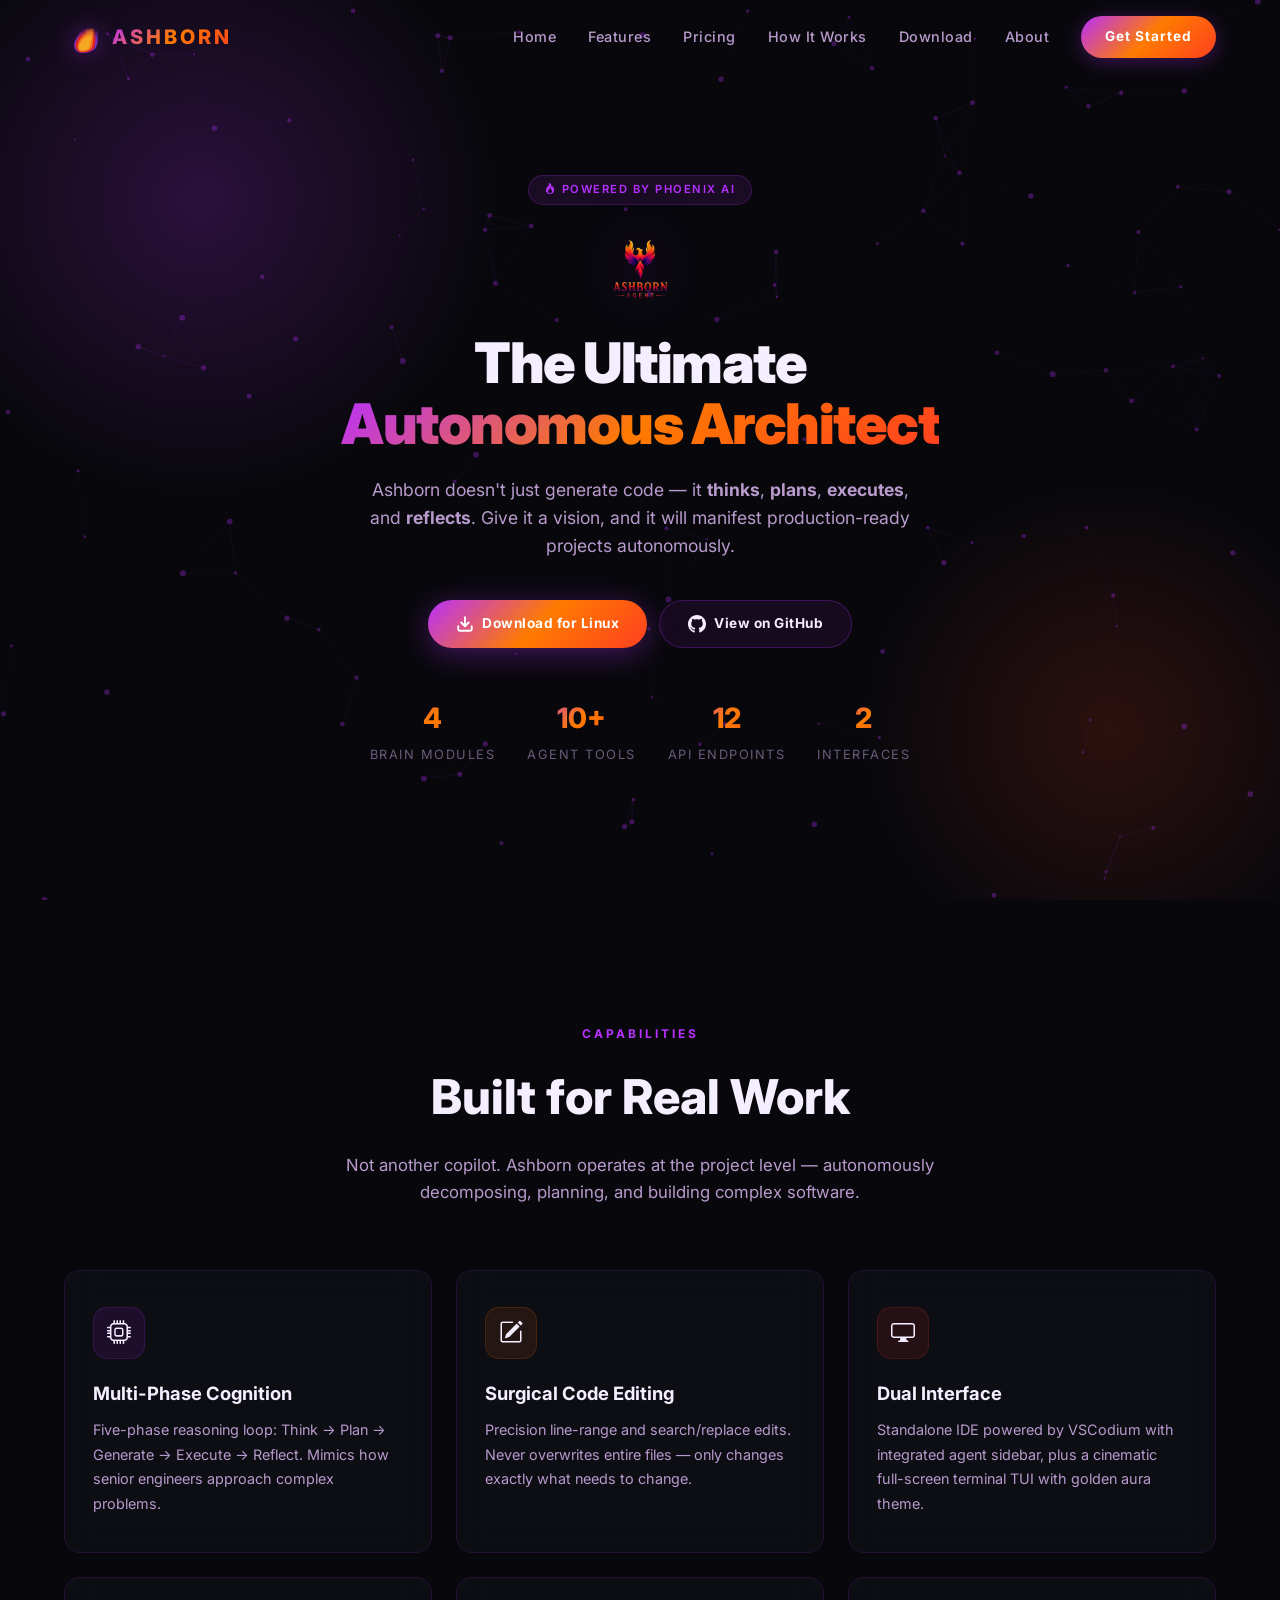
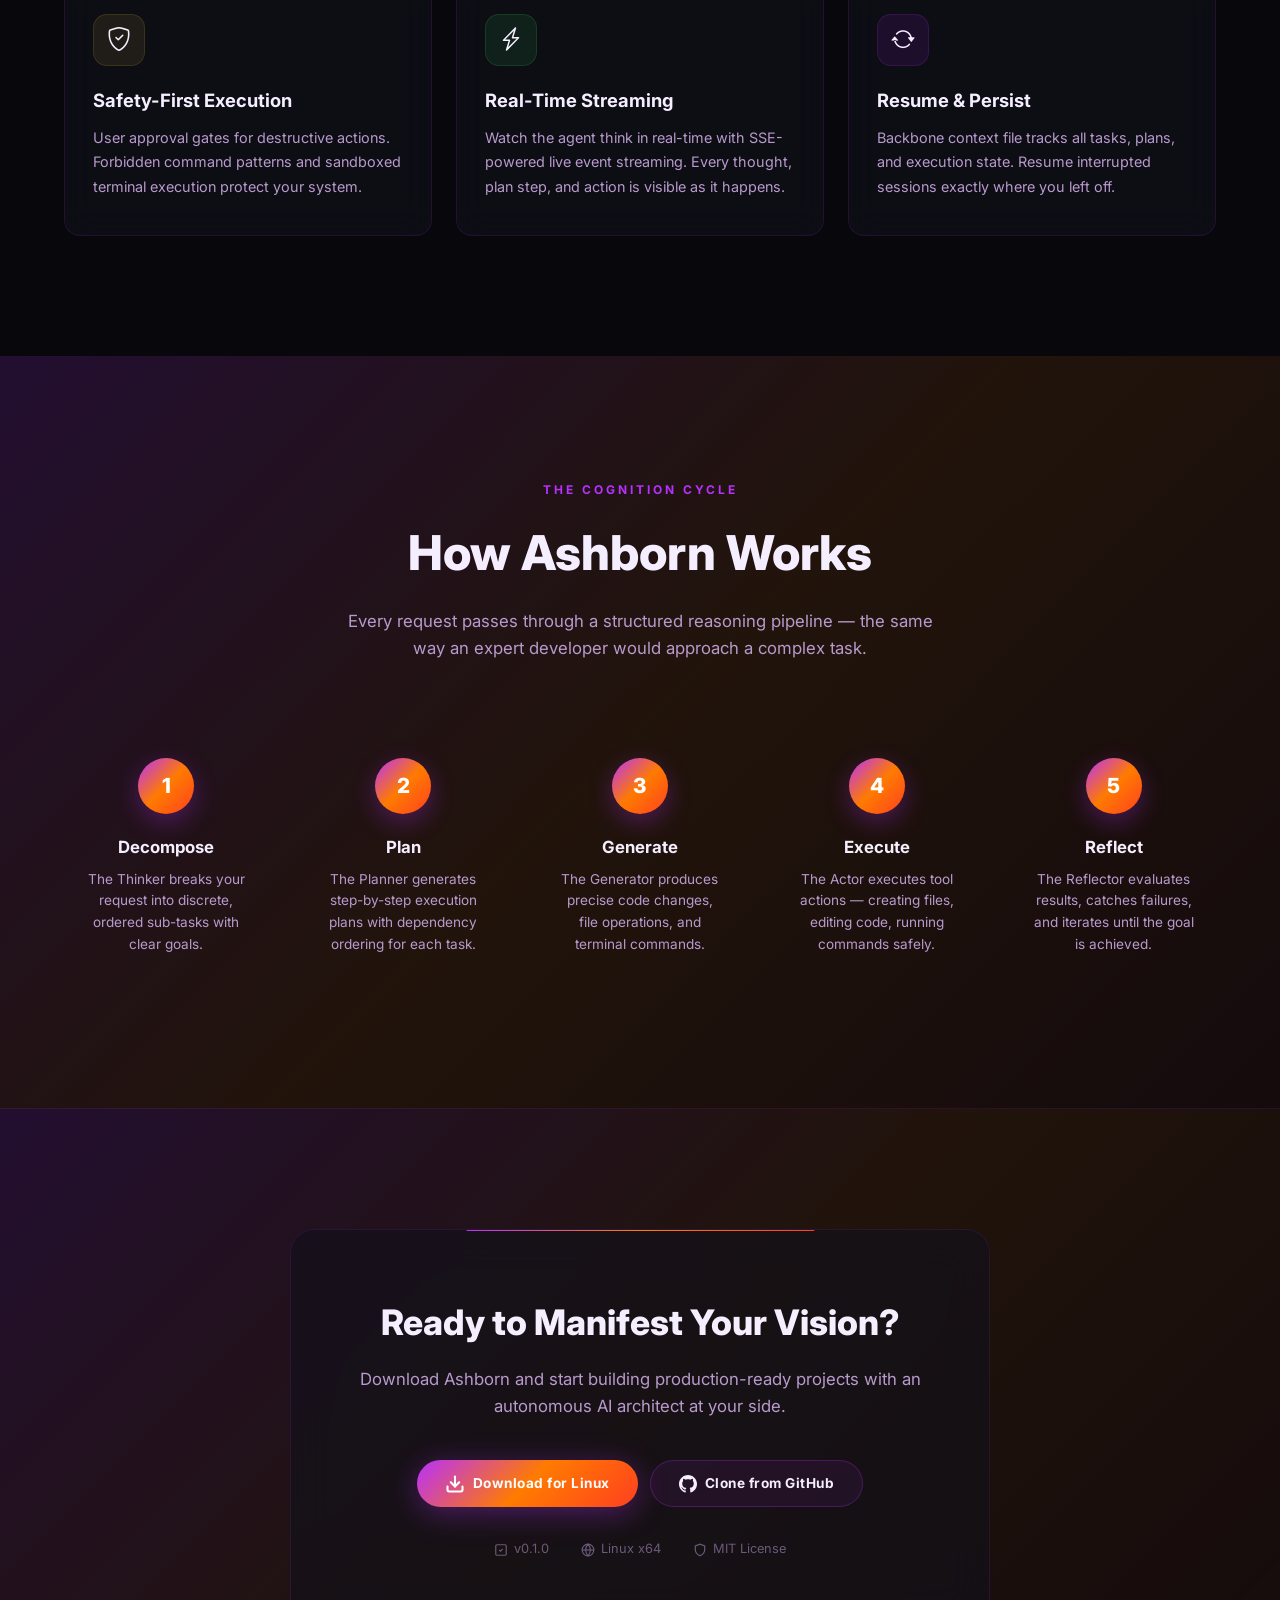
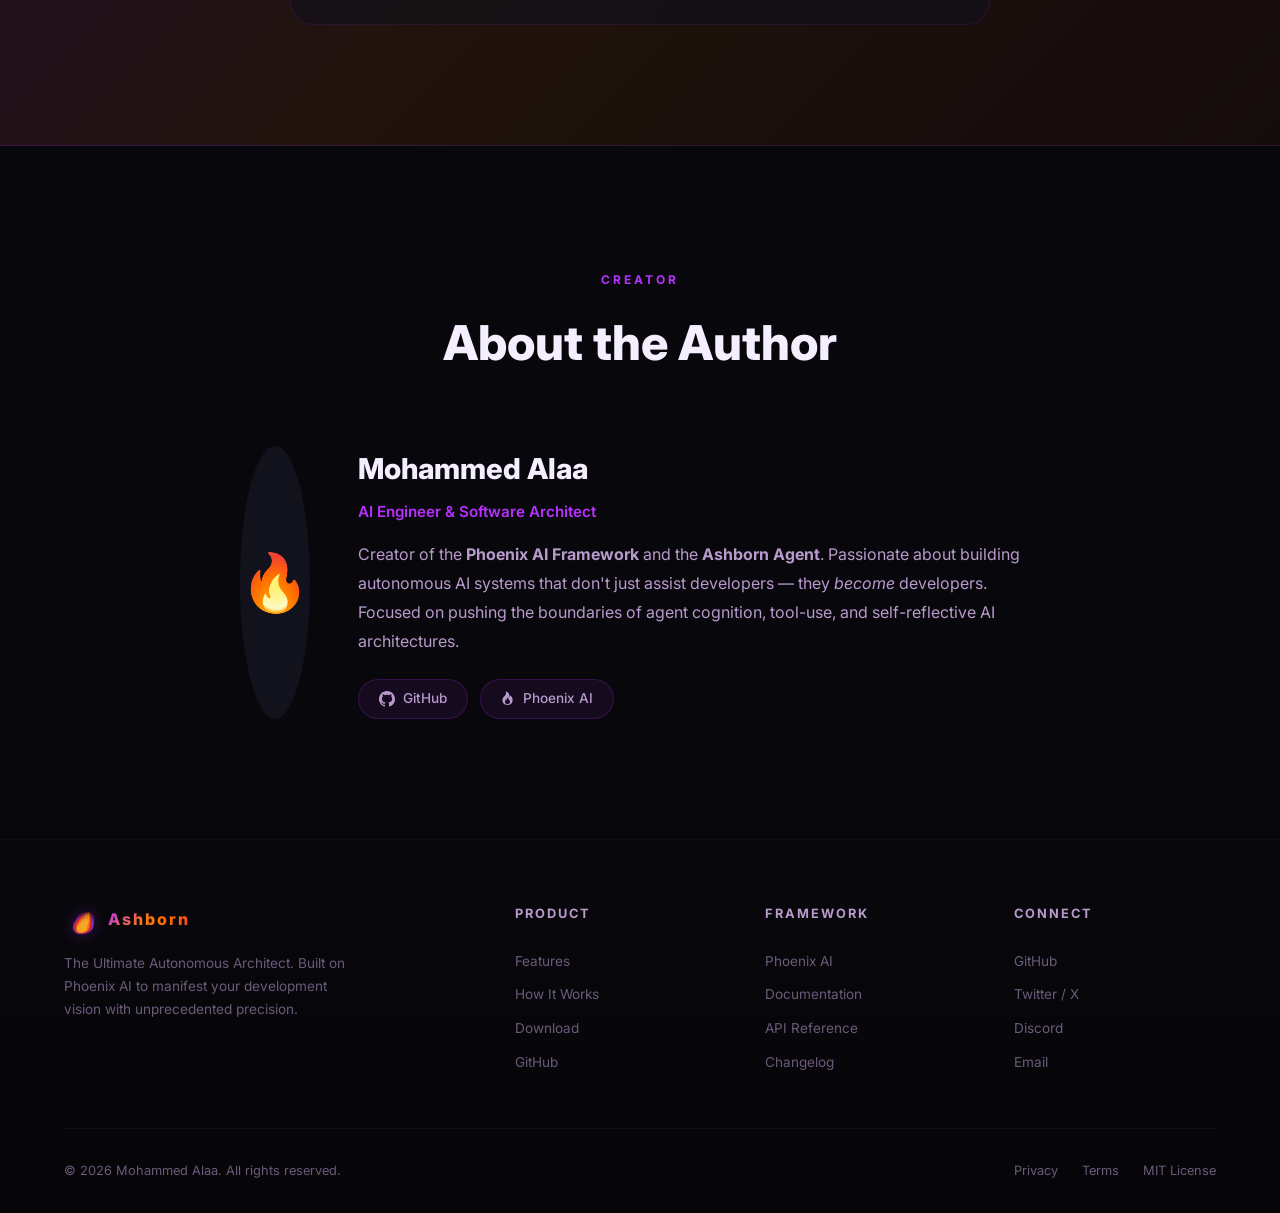
==== static/index.html @ 1c9949c9 "Updated hero logo image in static/index.html" ====
<!DOCTYPE html>
<html lang="en">
<head>
  <meta charset="UTF-8">
  <meta name="viewport" content="width=device-width, initial-scale=1.0">
  <title>Ashborn Agent — The Ultimate Autonomous Architect</title>
  <meta name="description" content="Ashborn is a fully autonomous AI development agent that thinks, plans, executes, and reflects. Built on the Phoenix AI Framework.">
  <link rel="stylesheet" href="/static/style.css">
  <link rel="stylesheet" href="https://cdn.jsdelivr.net/npm/bootstrap-icons@1.11.3/font/bootstrap-icons.min.css">
  <link rel="icon" href="/static/fire_emoji_svg.svg" type="image/svg+xml">
</head>
<body>

  <!-- ═══════════════════════════════════════════════════════════════════════
       HEADER
       ═══════════════════════════════════════════════════════════════════════ -->
  <header class="header" id="header">
    <div class="container">
      <a href="#" class="header-brand">
        <img src="/static/fire_emoji_svg.svg" alt="Ashborn">
        <span>Ashborn</span>
      </a>

      <nav class="nav-links" id="nav-links">
        <a href="/">Home</a>
        <a href="#features">Features</a>
        <a href="/pricing">Pricing</a>
        <a href="#how-it-works">How It Works</a>
        <a href="#download">Download</a>
        <a href="#about">About</a>
        <a href="#download" class="nav-cta">Get Started</a>
      </nav>

      <button class="nav-toggle" id="nav-toggle" aria-label="Menu">
        <span></span>
        <span></span>
        <span></span>
      </button>
    </div>
  </header>


  <!-- ═══════════════════════════════════════════════════════════════════════
       HERO
       ═══════════════════════════════════════════════════════════════════════ -->
  <section class="hero" id="hero">
    <canvas id="hero-canvas"></canvas>
    <div class="hero-content">
      <div class="hero-badge"><i class="bi bi-fire"></i> Powered by Phoenix AI</div>

      <img src="/static/ashborn-nobg.png" alt="Ashborn Agent" class="hero-logo">

      <h1>
        The Ultimate<br>
        <span class="gradient-text">Autonomous Architect</span>
      </h1>

      <p class="hero-subtitle">
        Ashborn doesn't just generate code — it <strong>thinks</strong>, <strong>plans</strong>,
        <strong>executes</strong>, and <strong>reflects</strong>. Give it a vision, and it will
        manifest production-ready projects autonomously.
      </p>

      <div class="hero-actions">
        <a href="#download" class="btn btn-primary">
          <svg width="18" height="18" viewBox="0 0 24 24" fill="none" stroke="currentColor" stroke-width="2.5" stroke-linecap="round" stroke-linejoin="round"><path d="M21 15v4a2 2 0 0 1-2 2H5a2 2 0 0 1-2-2v-4"/><polyline points="7 10 12 15 17 10"/><line x1="12" y1="15" x2="12" y2="3"/></svg>
          Download for Linux
        </a>
        <a href="https://github.com/blackeagle686/ashborn-agent" target="_blank" class="btn btn-secondary">
          <svg width="18" height="18" viewBox="0 0 24 24" fill="currentColor"><path d="M12 0c-6.626 0-12 5.373-12 12 0 5.302 3.438 9.8 8.207 11.387.599.111.793-.261.793-.577v-2.234c-3.338.726-4.033-1.416-4.033-1.416-.546-1.387-1.333-1.756-1.333-1.756-1.089-.745.083-.729.083-.729 1.205.084 1.839 1.237 1.839 1.237 1.07 1.834 2.807 1.304 3.492.997.107-.775.418-1.305.762-1.604-2.665-.305-5.467-1.334-5.467-5.931 0-1.311.469-2.381 1.236-3.221-.124-.303-.535-1.524.117-3.176 0 0 1.008-.322 3.301 1.23.957-.266 1.983-.399 3.003-.404 1.02.005 2.047.138 3.006.404 2.291-1.552 3.297-1.23 3.297-1.23.653 1.653.242 2.874.118 3.176.77.84 1.235 1.911 1.235 3.221 0 4.609-2.807 5.624-5.479 5.921.43.372.823 1.102.823 2.222v3.293c0 .319.192.694.801.576 4.765-1.589 8.199-6.086 8.199-11.386 0-6.627-5.373-12-12-12z"/></svg>
          View on GitHub
        </a>
      </div>

      <div class="hero-stats">
        <div class="stat">
          <div class="stat-value">4</div>
          <div class="stat-label">Brain Modules</div>
        </div>
        <div class="stat">
          <div class="stat-value">10+</div>
          <div class="stat-label">Agent Tools</div>
        </div>
        <div class="stat">
          <div class="stat-value">12</div>
          <div class="stat-label">API Endpoints</div>
        </div>
        <div class="stat">
          <div class="stat-value">2</div>
          <div class="stat-label">Interfaces</div>
        </div>
      </div>
    </div>
  </section>


  <!-- ═══════════════════════════════════════════════════════════════════════
       FEATURES
       ═══════════════════════════════════════════════════════════════════════ -->
  <section class="section" id="features">
    <div class="container">
      <div class="section-header reveal">
        <div class="section-label">Capabilities</div>
        <h2 class="section-title">Built for Real Work</h2>
        <p class="section-desc">
          Not another copilot. Ashborn operates at the project level — autonomously
          decomposing, planning, and building complex software.
        </p>
      </div>

      <div class="features-grid">
        <div class="feature-card reveal">
          <div class="feature-icon"><i class="bi bi-cpu"></i></div>
          <h3 class="feature-title">Multi-Phase Cognition</h3>
          <p class="feature-desc">
            Five-phase reasoning loop: Think → Plan → Generate → Execute → Reflect.
            Mimics how senior engineers approach complex problems.
          </p>
        </div>

        <div class="feature-card reveal">
          <div class="feature-icon"><i class="bi bi-pencil-square"></i></div>
          <h3 class="feature-title">Surgical Code Editing</h3>
          <p class="feature-desc">
            Precision line-range and search/replace edits. Never overwrites entire files
            — only changes exactly what needs to change.
          </p>
        </div>

        <div class="feature-card reveal">
          <div class="feature-icon"><i class="bi bi-display"></i></div>
          <h3 class="feature-title">Dual Interface</h3>
          <p class="feature-desc">
            Standalone IDE powered by VSCodium with integrated agent sidebar, plus a
            cinematic full-screen terminal TUI with golden aura theme.
          </p>
        </div>

        <div class="feature-card reveal">
          <div class="feature-icon"><i class="bi bi-shield-check"></i></div>
          <h3 class="feature-title">Safety-First Execution</h3>
          <p class="feature-desc">
            User approval gates for destructive actions. Forbidden command patterns
            and sandboxed terminal execution protect your system.
          </p>
        </div>

        <div class="feature-card reveal">
          <div class="feature-icon"><i class="bi bi-lightning-charge"></i></div>
          <h3 class="feature-title">Real-Time Streaming</h3>
          <p class="feature-desc">
            Watch the agent think in real-time with SSE-powered live event streaming.
            Every thought, plan step, and action is visible as it happens.
          </p>
        </div>

        <div class="feature-card reveal">
          <div class="feature-icon"><i class="bi bi-arrow-repeat"></i></div>
          <h3 class="feature-title">Resume & Persist</h3>
          <p class="feature-desc">
            Backbone context file tracks all tasks, plans, and execution state.
            Resume interrupted sessions exactly where you left off.
          </p>
        </div>
      </div>
    </div>
  </section>


  <!-- ═══════════════════════════════════════════════════════════════════════
       HOW IT WORKS
       ═══════════════════════════════════════════════════════════════════════ -->
  <section class="section" id="how-it-works" style="background: var(--grad-glow);">
    <div class="container">
      <div class="section-header reveal">
        <div class="section-label">The Cognition Cycle</div>
        <h2 class="section-title">How Ashborn Works</h2>
        <p class="section-desc">
          Every request passes through a structured reasoning pipeline — the same way
          an expert developer would approach a complex task.
        </p>
      </div>

      <div class="steps-grid">
        <div class="step-card reveal">
          <div class="step-number">1</div>
          <h3 class="step-title">Decompose</h3>
          <p class="step-desc">The Thinker breaks your request into discrete, ordered sub-tasks with clear goals.</p>
        </div>

        <div class="step-card reveal">
          <div class="step-number">2</div>
          <h3 class="step-title">Plan</h3>
          <p class="step-desc">The Planner generates step-by-step execution plans with dependency ordering for each task.</p>
        </div>

        <div class="step-card reveal">
          <div class="step-number">3</div>
          <h3 class="step-title">Generate</h3>
          <p class="step-desc">The Generator produces precise code changes, file operations, and terminal commands.</p>
        </div>

        <div class="step-card reveal">
          <div class="step-number">4</div>
          <h3 class="step-title">Execute</h3>
          <p class="step-desc">The Actor executes tool actions — creating files, editing code, running commands safely.</p>
        </div>

        <div class="step-card reveal">
          <div class="step-number">5</div>
          <h3 class="step-title">Reflect</h3>
          <p class="step-desc">The Reflector evaluates results, catches failures, and iterates until the goal is achieved.</p>
        </div>
      </div>
    </div>
  </section>


  <!-- ═══════════════════════════════════════════════════════════════════════
       DOWNLOAD
       ═══════════════════════════════════════════════════════════════════════ -->
  <section class="section download-section" id="download">
    <div class="container">
      <div class="download-card reveal">
        <h2>Ready to <span class="gradient-text">Manifest Your Vision</span>?</h2>
        <p>
          Download Ashborn and start building production-ready projects with an
          autonomous AI architect at your side.
        </p>

        <div class="hero-actions">
          <a href="/download" class="btn btn-primary">
            <svg width="20" height="20" viewBox="0 0 24 24" fill="none" stroke="currentColor" stroke-width="2.5" stroke-linecap="round" stroke-linejoin="round"><path d="M21 15v4a2 2 0 0 1-2 2H5a2 2 0 0 1-2-2v-4"/><polyline points="7 10 12 15 17 10"/><line x1="12" y1="15" x2="12" y2="3"/></svg>
            Download for Linux
          </a>
          <a href="https://github.com/blackeagle686/ashborn-agent" target="_blank" class="btn btn-secondary">
            <svg width="18" height="18" viewBox="0 0 24 24" fill="currentColor"><path d="M12 0c-6.626 0-12 5.373-12 12 0 5.302 3.438 9.8 8.207 11.387.599.111.793-.261.793-.577v-2.234c-3.338.726-4.033-1.416-4.033-1.416-.546-1.387-1.333-1.756-1.333-1.756-1.089-.745.083-.729.083-.729 1.205.084 1.839 1.237 1.839 1.237 1.07 1.834 2.807 1.304 3.492.997.107-.775.418-1.305.762-1.604-2.665-.305-5.467-1.334-5.467-5.931 0-1.311.469-2.381 1.236-3.221-.124-.303-.535-1.524.117-3.176 0 0 1.008-.322 3.301 1.23.957-.266 1.983-.399 3.003-.404 1.02.005 2.047.138 3.006.404 2.291-1.552 3.297-1.23 3.297-1.23.653 1.653.242 2.874.118 3.176.77.84 1.235 1.911 1.235 3.221 0 4.609-2.807 5.624-5.479 5.921.43.372.823 1.102.823 2.222v3.293c0 .319.192.694.801.576 4.765-1.589 8.199-6.086 8.199-11.386 0-6.627-5.373-12-12-12z"/></svg>
            Clone from GitHub
          </a>
        </div>

        <div class="download-meta">
          <span>
            <svg width="14" height="14" viewBox="0 0 24 24" fill="none" stroke="currentColor" stroke-width="2"><rect x="3" y="3" width="18" height="18" rx="2"/><path d="m9 12 2 2 4-4"/></svg>
            v0.1.0
          </span>
          <span>
            <svg width="14" height="14" viewBox="0 0 24 24" fill="none" stroke="currentColor" stroke-width="2"><circle cx="12" cy="12" r="10"/><path d="M2 12h20"/><path d="M12 2a15.3 15.3 0 0 1 4 10 15.3 15.3 0 0 1-4 10 15.3 15.3 0 0 1-4-10 15.3 15.3 0 0 1 4-10z"/></svg>
            Linux x64
          </span>
          <span>
            <svg width="14" height="14" viewBox="0 0 24 24" fill="none" stroke="currentColor" stroke-width="2"><path d="M12 22s8-4 8-10V5l-8-3-8 3v7c0 6 8 10 8 10z"/></svg>
            MIT License
          </span>
        </div>
      </div>
    </div>
  </section>


  <!-- ═══════════════════════════════════════════════════════════════════════
       ABOUT AUTHOR
       ═══════════════════════════════════════════════════════════════════════ -->
  <section class="section" id="about">
    <div class="container">
      <div class="section-header reveal">
        <div class="section-label">Creator</div>
        <h2 class="section-title">About the Author</h2>
      </div>

      <div class="about-content reveal">
          <div class="author-avatar-placeholder">🔥</div>

        <div class="author-info">
          <h3>Mohammed Alaa</h3>
          <div class="author-role">AI Engineer & Software Architect</div>
          <p class="author-bio">
            Creator of the <strong>Phoenix AI Framework</strong> and the <strong>Ashborn Agent</strong>.
            Passionate about building autonomous AI systems that don't just assist developers — they
            <em>become</em> developers. Focused on pushing the boundaries of agent cognition,
            tool-use, and self-reflective AI architectures.
          </p>
          <div class="author-links">
            <a href="https://github.com/blackeagle686" target="_blank" class="author-link">
              <svg width="16" height="16" viewBox="0 0 24 24" fill="currentColor"><path d="M12 0c-6.626 0-12 5.373-12 12 0 5.302 3.438 9.8 8.207 11.387.599.111.793-.261.793-.577v-2.234c-3.338.726-4.033-1.416-4.033-1.416-.546-1.387-1.333-1.756-1.333-1.756-1.089-.745.083-.729.083-.729 1.205.084 1.839 1.237 1.839 1.237 1.07 1.834 2.807 1.304 3.492.997.107-.775.418-1.305.762-1.604-2.665-.305-5.467-1.334-5.467-5.931 0-1.311.469-2.381 1.236-3.221-.124-.303-.535-1.524.117-3.176 0 0 1.008-.322 3.301 1.23.957-.266 1.983-.399 3.003-.404 1.02.005 2.047.138 3.006.404 2.291-1.552 3.297-1.23 3.297-1.23.653 1.653.242 2.874.118 3.176.77.84 1.235 1.911 1.235 3.221 0 4.609-2.807 5.624-5.479 5.921.43.372.823 1.102.823 2.222v3.293c0 .319.192.694.801.576 4.765-1.589 8.199-6.086 8.199-11.386 0-6.627-5.373-12-12-12z"/></svg>
              GitHub
            </a>
            <a href="https://darklord6861.pythonanywhere.com/en/" target="_blank" class="author-link">
              <i class="bi bi-fire"></i> Phoenix AI
            </a>
          </div>
        </div>
      </div>
    </div>
  </section>


  <!-- ═══════════════════════════════════════════════════════════════════════
       FOOTER
       ═══════════════════════════════════════════════════════════════════════ -->
  <footer class="footer">
    <div class="container">
      <div class="footer-grid">
        <div>
          <div class="footer-brand">
            <img src="/static/fire_emoji_svg.svg" alt="Ashborn">
            <span>Ashborn</span>
          </div>
          <p class="footer-about">
            The Ultimate Autonomous Architect. Built on Phoenix AI to manifest
            your development vision with unprecedented precision.
          </p>
        </div>

        <div class="footer-col">
          <h4>Product</h4>
          <a href="#features">Features</a>
          <a href="#how-it-works">How It Works</a>
          <a href="#download">Download</a>
          <a href="https://github.com/blackeagle686/ashborn-agent" target="_blank">GitHub</a>
        </div>

        <div class="footer-col">
          <h4>Framework</h4>
          <a href="https://darklord6861.pythonanywhere.com/en/" target="_blank">Phoenix AI</a>
          <a href="#">Documentation</a>
          <a href="#">API Reference</a>
          <a href="#">Changelog</a>
        </div>

        <div class="footer-col">
          <h4>Connect</h4>
          <a href="https://github.com/blackeagle686" target="_blank">GitHub</a>
          <a href="#">Twitter / X</a>
          <a href="#">Discord</a>
          <a href="#">Email</a>
        </div>
      </div>

      <div class="footer-bottom">
        <p>&copy; 2026 Mohammed Alaa. All rights reserved.</p>
        <div class="footer-bottom-links">
          <a href="#">Privacy</a>
          <a href="#">Terms</a>
          <a href="https://github.com/blackeagle686/ashborn-agent/blob/main/LICENSE" target="_blank">MIT License</a>
        </div>
      </div>
    </div>
  </footer>

  <script src="/static/script.js"></script>
</body>
</html>
---- static/style.css ----
/* ══════════════════════════════════════════════════════════════════════════
   ASHBORN AGENT — Landing Page Styles
   Design System: Purple / Orange / Red Lava gradient aesthetic
   ══════════════════════════════════════════════════════════════════════════ */

@import url('https://fonts.googleapis.com/css2?family=Inter:wght@300;400;500;600;700;800;900&family=JetBrains+Mono:wght@400;500;700&display=swap');

/* ── Reset & Variables ─────────────────────────────────────────────────── */
*, *::before, *::after { margin: 0; padding: 0; box-sizing: border-box; }

:root {
  /* Core palette */
  --purple:       #b830ff;
  --purple-deep:  #7c1fd4;
  --orange:       #ff7b00;
  --red-lava:     #ff4020;
  --gold:         #d4af37;

  /* Backgrounds */
  --bg-void:      #08080c;
  --bg-surface:   #0d0d14;
  --bg-card:      #12121c;
  --bg-elevated:  #1a1a28;

  /* Text */
  --text-primary: #f5eeff;
  --text-secondary: #b89acc;
  --text-muted:   #6b5a7a;

  /* Gradients */
  --grad-hero:    linear-gradient(135deg, var(--purple) 0%, var(--orange) 50%, var(--red-lava) 100%);
  --grad-glow:    linear-gradient(135deg, rgba(184,48,255,0.15) 0%, rgba(255,123,0,0.1) 50%, rgba(255,64,32,0.05) 100%);
  --grad-card:    linear-gradient(145deg, rgba(184,48,255,0.08) 0%, rgba(255,123,0,0.04) 100%);
  --grad-border:  linear-gradient(135deg, rgba(184,48,255,0.3), rgba(255,123,0,0.3), rgba(255,64,32,0.2));

  /* Glass */
  --glass-bg:     rgba(18, 18, 28, 0.6);
  --glass-border: rgba(184, 48, 255, 0.12);
  --glass-blur:   16px;

  /* Sizing */
  --max-width:    1200px;
  --radius:       16px;
  --radius-sm:    10px;
  --radius-xs:    6px;
}

html {
  scroll-behavior: smooth;
  font-size: 16px;
}

body {
  font-family: 'Inter', -apple-system, BlinkMacSystemFont, sans-serif;
  background: var(--bg-void);
  color: var(--text-primary);
  line-height: 1.6;
  overflow-x: hidden;
  -webkit-font-smoothing: antialiased;
}

a { color: inherit; text-decoration: none; }
img { max-width: 100%; display: block; }
ul { list-style: none; }

.container {
  max-width: var(--max-width);
  margin: 0 auto;
  padding: 0 24px;
}


/* ══════════════════════════════════════════════════════════════════════════
   HEADER — Floating glassmorphism nav
   ══════════════════════════════════════════════════════════════════════════ */

.header {
  position: fixed;
  top: 0;
  left: 0;
  right: 0;
  z-index: 1000;
  padding: 16px 0;
  transition: background 0.3s, backdrop-filter 0.3s;
}

.header.scrolled {
  background: rgba(8, 8, 12, 0.85);
  backdrop-filter: blur(20px);
  -webkit-backdrop-filter: blur(20px);
  border-bottom: 1px solid var(--glass-border);
}

.header .container {
  display: flex;
  align-items: center;
  justify-content: space-between;
}

.header-brand {
  display: flex;
  align-items: center;
  gap: 12px;
  font-weight: 800;
  font-size: 1.25rem;
  letter-spacing: 3px;
  text-transform: uppercase;
}

.header-brand img {
  width: 36px;
  height: 36px;
  filter: drop-shadow(0 0 12px rgba(184,48,255,0.4));
}

.header-brand span {
  background: var(--grad-hero);
  -webkit-background-clip: text;
  -webkit-text-fill-color: transparent;
  background-clip: text;
}

.nav-links {
  display: flex;
  align-items: center;
  gap: 32px;
}

.nav-links a {
  font-size: 0.9rem;
  font-weight: 500;
  color: var(--text-secondary);
  transition: color 0.3s;
  letter-spacing: 0.5px;
}

.nav-links a:hover {
  color: var(--text-primary);
}

.nav-cta {
  padding: 10px 24px !important;
  background: var(--grad-hero) !important;
  border-radius: 50px !important;
  color: white !important;
  font-weight: 700 !important;
  font-size: 0.85rem !important;
  letter-spacing: 1px !important;
  transition: transform 0.3s, box-shadow 0.3s !important;
  box-shadow: 0 4px 20px rgba(184,48,255,0.3);
}

.nav-cta:hover {
  transform: translateY(-2px);
  box-shadow: 0 8px 30px rgba(184,48,255,0.5);
}

.nav-toggle {
  display: none;
  flex-direction: column;
  gap: 5px;
  background: none;
  border: none;
  cursor: pointer;
  padding: 4px;
}

.nav-toggle span {
  width: 24px;
  height: 2px;
  background: var(--text-primary);
  border-radius: 2px;
  transition: transform 0.3s, opacity 0.3s;
}


/* ══════════════════════════════════════════════════════════════════════════
   HERO — Full-screen gradient-lit introduction
   ══════════════════════════════════════════════════════════════════════════ */

.hero {
  position: relative;
  min-height: 100vh;
  display: flex;
  align-items: center;
  justify-content: center;
  text-align: center;
  padding: 120px 24px 80px;
  overflow: hidden;
}

#hero-canvas {
  position: absolute;
  top: 0;
  left: 0;
  width: 100%;
  height: 100%;
  z-index: 1;
  pointer-events: none;
  opacity: 0.6;
}

/* Animated gradient orbs */
.hero::before {
  content: '';
  position: absolute;
  width: 600px;
  height: 600px;
  background: radial-gradient(circle, rgba(184,48,255,0.2) 0%, transparent 70%);
  top: -100px;
  left: -100px;
  animation: float 12s infinite ease-in-out;
}

.hero::after {
  content: '';
  position: absolute;
  width: 500px;
  height: 500px;
  background: radial-gradient(circle, rgba(255,64,32,0.15) 0%, transparent 70%);
  bottom: -80px;
  right: -80px;
  animation: float 15s infinite ease-in-out reverse;
}

@keyframes float {
  0%, 100% { transform: translate(0, 0) scale(1); }
  33% { transform: translate(30px, -30px) scale(1.05); }
  66% { transform: translate(-20px, 20px) scale(0.95); }
}

.hero-content {
  position: relative;
  z-index: 2;
  max-width: 800px;
}

.hero-badge {
  display: inline-block;
  padding: 5px 16px;
  background: rgba(184,48,255,0.1);
  border: 1px solid rgba(184,48,255,0.2);
  border-radius: 50px;
  font-size: 0.7rem;
  font-weight: 600;
  color: var(--purple);
  letter-spacing: 1.5px;
  text-transform: uppercase;
  margin-bottom: 24px;
  animation: fadeInDown 0.8s ease backwards;
}

.hero-logo {
  width: 80px;
  height: 80px;
  margin: 0 auto 24px;
  filter: drop-shadow(0 0 30px rgba(184,48,255,0.3));
  animation: heroFloat 4s infinite ease-in-out, fadeIn 1s ease backwards 0.2s;
}

@keyframes heroFloat {
  0%, 100% { transform: translateY(0); }
  50% { transform: translateY(-12px); }
}

@keyframes fadeIn {
  from { opacity: 0; transform: translateY(20px); }
  to { opacity: 1; transform: translateY(0); }
}

@keyframes fadeInDown {
  from { opacity: 0; transform: translateY(-10px); }
  to { opacity: 1; transform: translateY(0); }
}

.hero h1 {
  font-size: clamp(2rem, 5vw, 3.5rem);
  font-weight: 900;
  letter-spacing: -1.5px;
  line-height: 1.1;
  margin-bottom: 20px;
  animation: fadeIn 1s ease backwards 0.4s;
}

.hero h1 .gradient-text {
  background: var(--grad-hero);
  -webkit-background-clip: text;
  -webkit-text-fill-color: transparent;
  background-clip: text;
}

.hero-subtitle {
  font-size: clamp(0.95rem, 1.5vw, 1.1rem);
  color: var(--text-secondary);
  max-width: 540px;
  margin: 0 auto 40px;
  line-height: 1.6;
  animation: fadeIn 1s ease backwards 0.6s;
}

.hero-actions {
  display: flex;
  gap: 12px;
  justify-content: center;
  flex-wrap: wrap;
  animation: fadeIn 1s ease backwards 0.8s;
}

.btn {
  display: inline-flex;
  align-items: center;
  gap: 8px;
  padding: 12px 28px;
  border-radius: 50px;
  font-weight: 700;
  font-size: 0.85rem;
  letter-spacing: 0.5px;
  cursor: pointer;
  border: none;
  transition: transform 0.3s, box-shadow 0.3s;
}

.btn-primary {
  background: var(--grad-hero);
  color: white;
  box-shadow: 0 6px 30px rgba(184,48,255,0.35);
}

.btn-primary:hover {
  transform: translateY(-3px);
  box-shadow: 0 12px 40px rgba(184,48,255,0.5);
}

.btn-secondary {
  background: rgba(184,48,255,0.08);
  border: 1px solid rgba(184,48,255,0.25);
  color: var(--text-primary);
}

.btn-secondary:hover {
  background: rgba(184,48,255,0.15);
  transform: translateY(-3px);
  box-shadow: 0 8px 30px rgba(184,48,255,0.2);
}

.hero-stats {
  display: flex;
  justify-content: center;
  gap: 32px;
  margin-top: 48px;
  animation: fadeIn 1s ease backwards 1s;
}

.stat {
  text-align: center;
}

.stat-value {
  font-size: 1.75rem;
  font-weight: 800;
  background: var(--grad-hero);
  -webkit-background-clip: text;
  -webkit-text-fill-color: transparent;
  background-clip: text;
}

.stat-label {
  font-size: 0.8rem;
  color: var(--text-muted);
  text-transform: uppercase;
  letter-spacing: 1.5px;
  margin-top: 4px;
}


/* ══════════════════════════════════════════════════════════════════════════
   FEATURES — Icon grid with glassmorphism cards
   ══════════════════════════════════════════════════════════════════════════ */

.section {
  padding: 120px 0;
  position: relative;
}

.section-header {
  text-align: center;
  margin-bottom: 64px;
}

.section-label {
  display: inline-block;
  font-size: 0.75rem;
  font-weight: 700;
  text-transform: uppercase;
  letter-spacing: 3px;
  color: var(--purple);
  margin-bottom: 16px;
}

.section-title {
  font-size: clamp(2rem, 4vw, 3rem);
  font-weight: 800;
  margin-bottom: 16px;
}

.section-desc {
  color: var(--text-secondary);
  max-width: 600px;
  margin: 0 auto;
  font-size: 1.05rem;
}

.features-grid {
  display: grid;
  grid-template-columns: repeat(auto-fit, minmax(280px, 1fr));
  gap: 24px;
}

.feature-card {
  background: var(--glass-bg);
  backdrop-filter: blur(var(--glass-blur));
  -webkit-backdrop-filter: blur(var(--glass-blur));
  border: 1px solid var(--glass-border);
  border-radius: var(--radius);
  padding: 36px 28px;
  transition: transform 0.4s, box-shadow 0.4s, border-color 0.4s;
  position: relative;
  overflow: hidden;
}

.feature-card::before {
  content: '';
  position: absolute;
  top: 0;
  left: 0;
  right: 0;
  height: 2px;
  background: var(--grad-hero);
  opacity: 0;
  transition: opacity 0.4s;
}

.feature-card:hover {
  transform: translateY(-6px);
  box-shadow: 0 20px 60px rgba(184,48,255,0.15);
  border-color: rgba(184,48,255,0.25);
}

.feature-card:hover::before {
  opacity: 1;
}

.feature-icon {
  width: 52px;
  height: 52px;
  display: flex;
  align-items: center;
  justify-content: center;
  border-radius: 14px;
  font-size: 1.5rem;
  margin-bottom: 20px;
  background: rgba(184,48,255,0.1);
  border: 1px solid rgba(184,48,255,0.15);
}

.feature-card:nth-child(2) .feature-icon { background: rgba(255,123,0,0.1); border-color: rgba(255,123,0,0.15); }
.feature-card:nth-child(3) .feature-icon { background: rgba(255,64,32,0.1); border-color: rgba(255,64,32,0.15); }
.feature-card:nth-child(4) .feature-icon { background: rgba(212,175,55,0.1); border-color: rgba(212,175,55,0.15); }
.feature-card:nth-child(5) .feature-icon { background: rgba(57,211,83,0.1); border-color: rgba(57,211,83,0.15); }
.feature-card:nth-child(6) .feature-icon { background: rgba(184,48,255,0.1); border-color: rgba(184,48,255,0.15); }

.feature-title {
  font-size: 1.15rem;
  font-weight: 700;
  margin-bottom: 10px;
}

.feature-desc {
  color: var(--text-secondary);
  font-size: 0.9rem;
  line-height: 1.7;
}


/* ══════════════════════════════════════════════════════════════════════════
   HOW IT WORKS — Cognition cycle steps
   ══════════════════════════════════════════════════════════════════════════ */

.steps-grid {
  display: grid;
  grid-template-columns: repeat(auto-fit, minmax(200px, 1fr));
  gap: 32px;
  counter-reset: step;
}

.step-card {
  text-align: center;
  padding: 32px 20px;
  position: relative;
}

.step-number {
  width: 56px;
  height: 56px;
  display: flex;
  align-items: center;
  justify-content: center;
  margin: 0 auto 20px;
  border-radius: 50%;
  background: var(--grad-hero);
  font-weight: 800;
  font-size: 1.3rem;
  color: white;
  box-shadow: 0 8px 24px rgba(184,48,255,0.3);
}

.step-title {
  font-size: 1.05rem;
  font-weight: 700;
  margin-bottom: 8px;
}

.step-desc {
  color: var(--text-secondary);
  font-size: 0.85rem;
  line-height: 1.6;
}


/* ══════════════════════════════════════════════════════════════════════════
   DOWNLOAD — CTA section with glowing card
   ══════════════════════════════════════════════════════════════════════════ */

.download-section {
  background: var(--grad-glow);
  border-top: 1px solid var(--glass-border);
  border-bottom: 1px solid var(--glass-border);
}

.download-card {
  background: var(--glass-bg);
  backdrop-filter: blur(20px);
  -webkit-backdrop-filter: blur(20px);
  border: 1px solid var(--glass-border);
  border-radius: 24px;
  padding: 64px;
  text-align: center;
  position: relative;
  overflow: hidden;
  max-width: 700px;
  margin: 0 auto;
}

.download-card::before {
  content: '';
  position: absolute;
  top: -1px;
  left: 25%;
  right: 25%;
  height: 2px;
  background: var(--grad-hero);
  border-radius: 0 0 4px 4px;
}

.download-card h2 {
  font-size: 2.2rem;
  font-weight: 800;
  margin-bottom: 16px;
}

.download-card p {
  color: var(--text-secondary);
  margin-bottom: 40px;
  font-size: 1.05rem;
}

.download-meta {
  display: flex;
  justify-content: center;
  gap: 32px;
  margin-top: 32px;
}

.download-meta span {
  font-size: 0.8rem;
  color: var(--text-muted);
  display: flex;
  align-items: center;
  gap: 6px;
}


/* ══════════════════════════════════════════════════════════════════════════
   ABOUT AUTHOR
   ══════════════════════════════════════════════════════════════════════════ */

.about-content {
  display: grid;
  grid-template-columns: auto 1fr;
  gap: 48px;
  align-items: center;
  max-width: 800px;
  margin: 0 auto;
}

.author-avatar {
  width: 160px;
  height: 160px;
  border-radius: 50%;
  border: 3px solid transparent;
  background-image: var(--grad-hero);
  background-origin: border-box;
  background-clip: padding-box, border-box;
  overflow: hidden;
  position: relative;
  box-shadow: 0 12px 40px rgba(184,48,255,0.25);
}

.author-avatar img {
  width: 100%;
  height: 100%;
  object-fit: cover;
  border-radius: 50%;
}

.author-avatar-placeholder {
  width: 100%;
  height: 100%;
  display: flex;
  align-items: center;
  justify-content: center;
  background: var(--bg-card);
  border-radius: 50%;
  font-size: 3.5rem;
}

.author-info h3 {
  font-size: 1.8rem;
  font-weight: 800;
  margin-bottom: 8px;
}

.author-role {
  color: var(--purple);
  font-weight: 600;
  font-size: 0.95rem;
  margin-bottom: 16px;
}

.author-bio {
  color: var(--text-secondary);
  line-height: 1.8;
  margin-bottom: 24px;
}

.author-links {
  display: flex;
  gap: 12px;
}

.author-link {
  display: inline-flex;
  align-items: center;
  gap: 8px;
  padding: 8px 20px;
  background: rgba(184,48,255,0.08);
  border: 1px solid rgba(184,48,255,0.2);
  border-radius: 50px;
  font-size: 0.85rem;
  font-weight: 500;
  color: var(--text-secondary);
  transition: all 0.3s;
}

.author-link:hover {
  background: rgba(184,48,255,0.15);
  color: var(--text-primary);
  transform: translateY(-2px);
}


/* ══════════════════════════════════════════════════════════════════════════
   FOOTER
   ══════════════════════════════════════════════════════════════════════════ */

.footer {
  padding: 64px 0 32px;
  border-top: 1px solid rgba(184,48,255,0.08);
  background: linear-gradient(180deg, var(--bg-void) 0%, #060609 100%);
}

.footer-grid {
  display: grid;
  grid-template-columns: 2fr 1fr 1fr 1fr;
  gap: 48px;
  margin-bottom: 48px;
}

.footer-brand {
  display: flex;
  align-items: center;
  gap: 12px;
  margin-bottom: 16px;
}

.footer-brand img {
  width: 32px;
  height: 32px;
  filter: drop-shadow(0 0 8px rgba(184,48,255,0.3));
}

.footer-brand span {
  font-weight: 800;
  letter-spacing: 2px;
  background: var(--grad-hero);
  -webkit-background-clip: text;
  -webkit-text-fill-color: transparent;
  background-clip: text;
}

.footer-about {
  color: var(--text-muted);
  font-size: 0.85rem;
  line-height: 1.7;
  max-width: 300px;
}

.footer-col h4 {
  font-size: 0.8rem;
  font-weight: 700;
  text-transform: uppercase;
  letter-spacing: 2px;
  color: var(--text-secondary);
  margin-bottom: 20px;
}

.footer-col a {
  display: block;
  color: var(--text-muted);
  font-size: 0.85rem;
  padding: 6px 0;
  transition: color 0.3s, padding-left 0.3s;
}

.footer-col a:hover {
  color: var(--text-primary);
  padding-left: 4px;
}

.footer-bottom {
  display: flex;
  justify-content: space-between;
  align-items: center;
  padding-top: 32px;
  border-top: 1px solid rgba(255,255,255,0.04);
}

.footer-bottom p {
  color: var(--text-muted);
  font-size: 0.8rem;
}

.footer-bottom-links {
  display: flex;
  gap: 24px;
}

.footer-bottom-links a {
  color: var(--text-muted);
  font-size: 0.8rem;
  transition: color 0.3s;
}

.footer-bottom-links a:hover {
  color: var(--purple);
}


/* ══════════════════════════════════════════════════════════════════════════
   RESPONSIVE
   ══════════════════════════════════════════════════════════════════════════ */

@media (max-width: 768px) {
  .nav-links {
    display: none;
    position: absolute;
    top: 100%;
    left: 0;
    right: 0;
    flex-direction: column;
    background: rgba(8,8,12,0.95);
    backdrop-filter: blur(20px);
    padding: 24px;
    gap: 16px;
    border-bottom: 1px solid var(--glass-border);
  }

  .nav-links.open {
    display: flex;
  }

  .nav-toggle {
    display: flex;
  }

  .hero-stats {
    gap: 24px;
    flex-wrap: wrap;
  }

  .about-content {
    grid-template-columns: 1fr;
    text-align: center;
  }

  .author-avatar {
    margin: 0 auto;
  }

  .author-links {
    justify-content: center;
  }

  .footer-grid {
    grid-template-columns: 1fr;
    gap: 32px;
  }

  .footer-bottom {
    flex-direction: column;
    gap: 16px;
    text-align: center;
  }

  .download-card {
    padding: 40px 24px;
  }

  .steps-grid {
    grid-template-columns: 1fr 1fr;
  }
}

@media (max-width: 480px) {
  .steps-grid {
    grid-template-columns: 1fr;
  }

  .hero h1 {
    font-size: 2rem;
  }
}


/* ══════════════════════════════════════════════════════════════════════════
   SCROLL ANIMATIONS
   ══════════════════════════════════════════════════════════════════════════ */

.reveal {
  opacity: 0;
  transform: translateY(30px);
  transition: opacity 0.8s ease, transform 0.8s ease;
}

.reveal.visible {
  opacity: 1;
  transform: translateY(0);
}

/* ══════════════════════════════════════════════════════════════════════════
   PRICING
   ══════════════════════════════════════════════════════════════════════════ */

.pricing-grid {
  display: grid;
  grid-template-columns: repeat(auto-fit, minmax(300px, 1fr));
  gap: 32px;
  margin-top: 64px;
}

.pricing-card {
  background: var(--glass-bg);
  backdrop-filter: blur(var(--glass-blur));
  -webkit-backdrop-filter: blur(var(--glass-blur));
  border: 1px solid var(--glass-border);
  border-radius: 24px;
  padding: 48px 32px;
  text-align: center;
  transition: transform 0.4s, box-shadow 0.4s, border-color 0.4s;
  display: flex;
  flex-direction: column;
  position: relative;
  overflow: hidden;
}

.pricing-card.popular {
  border-color: rgba(184, 48, 255, 0.4);
  transform: scale(1.05);
  box-shadow: 0 20px 80px rgba(184, 48, 255, 0.2);
  z-index: 2;
}

.pricing-card.popular::after {
  content: 'MOST POPULAR';
  position: absolute;
  top: 20px;
  right: -35px;
  background: var(--grad-hero);
  color: white;
  font-size: 0.65rem;
  font-weight: 800;
  padding: 8px 40px;
  transform: rotate(45deg);
  letter-spacing: 1px;
}

.pricing-card:hover {
  transform: translateY(-8px);
  border-color: rgba(184, 48, 255, 0.3);
}

.pricing-card.popular:hover {
  transform: scale(1.05) translateY(-8px);
}

.pricing-header {
  margin-bottom: 32px;
}

.plan-name {
  font-size: 1.25rem;
  font-weight: 800;
  color: var(--text-primary);
  margin-bottom: 12px;
  text-transform: uppercase;
  letter-spacing: 2px;
}

.plan-price {
  font-size: 3rem;
  font-weight: 900;
  margin-bottom: 8px;
}

.plan-price span {
  font-size: 1rem;
  font-weight: 500;
  color: var(--text-muted);
}

.plan-desc {
  color: var(--text-secondary);
  font-size: 0.9rem;
}

.pricing-features {
  text-align: left;
  margin-bottom: 40px;
  flex-grow: 1;
}

.pricing-features li {
  color: var(--text-secondary);
  font-size: 0.95rem;
  margin-bottom: 16px;
  display: flex;
  align-items: center;
  gap: 12px;
}

.pricing-features li svg {
  color: var(--purple);
  flex-shrink: 0;
}

.pricing-card.high .plan-name {
  background: var(--grad-hero);
  -webkit-background-clip: text;
  -webkit-text-fill-color: transparent;
}

.pricing-card.popular .btn-primary {
  box-shadow: 0 10px 40px rgba(184, 48, 255, 0.5);
}

@media (max-width: 1024px) {
  .pricing-card.popular {
    transform: none;
  }
  .pricing-card.popular:hover {
    transform: translateY(-8px);
  }
}
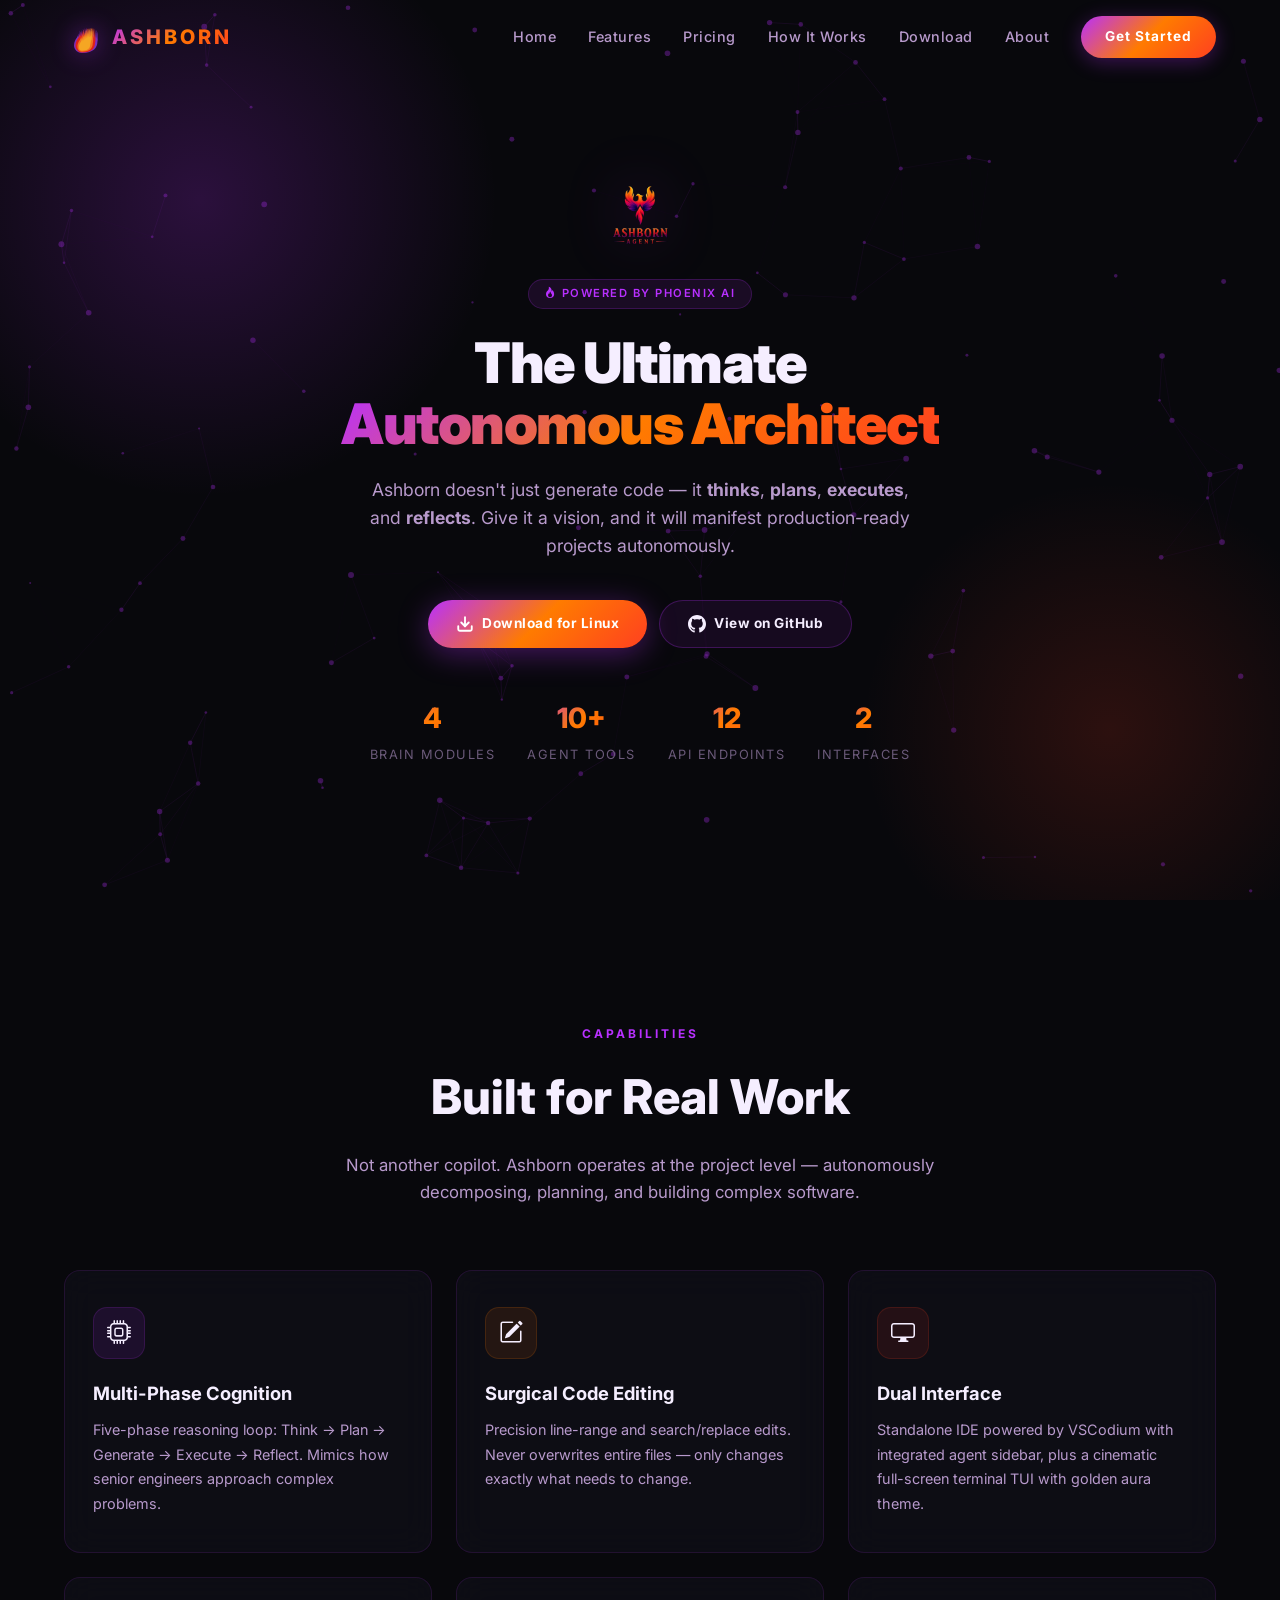
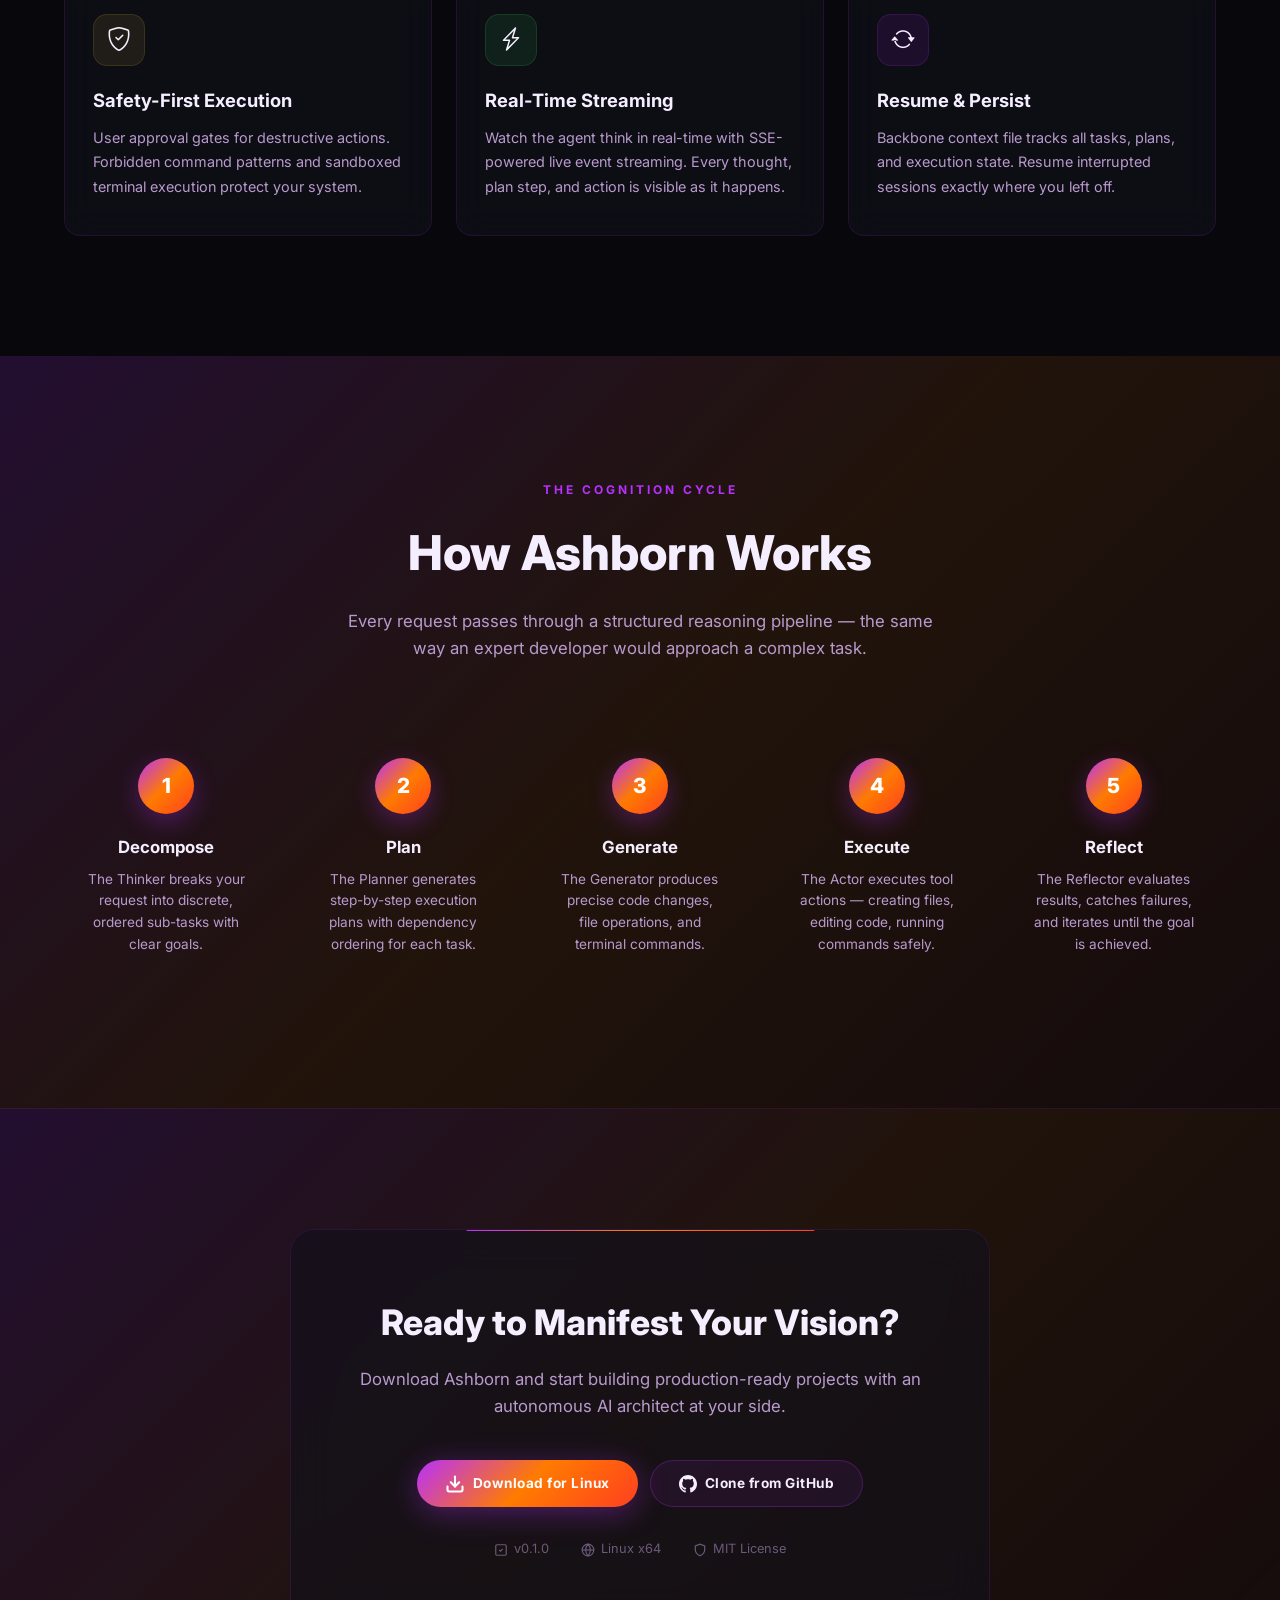
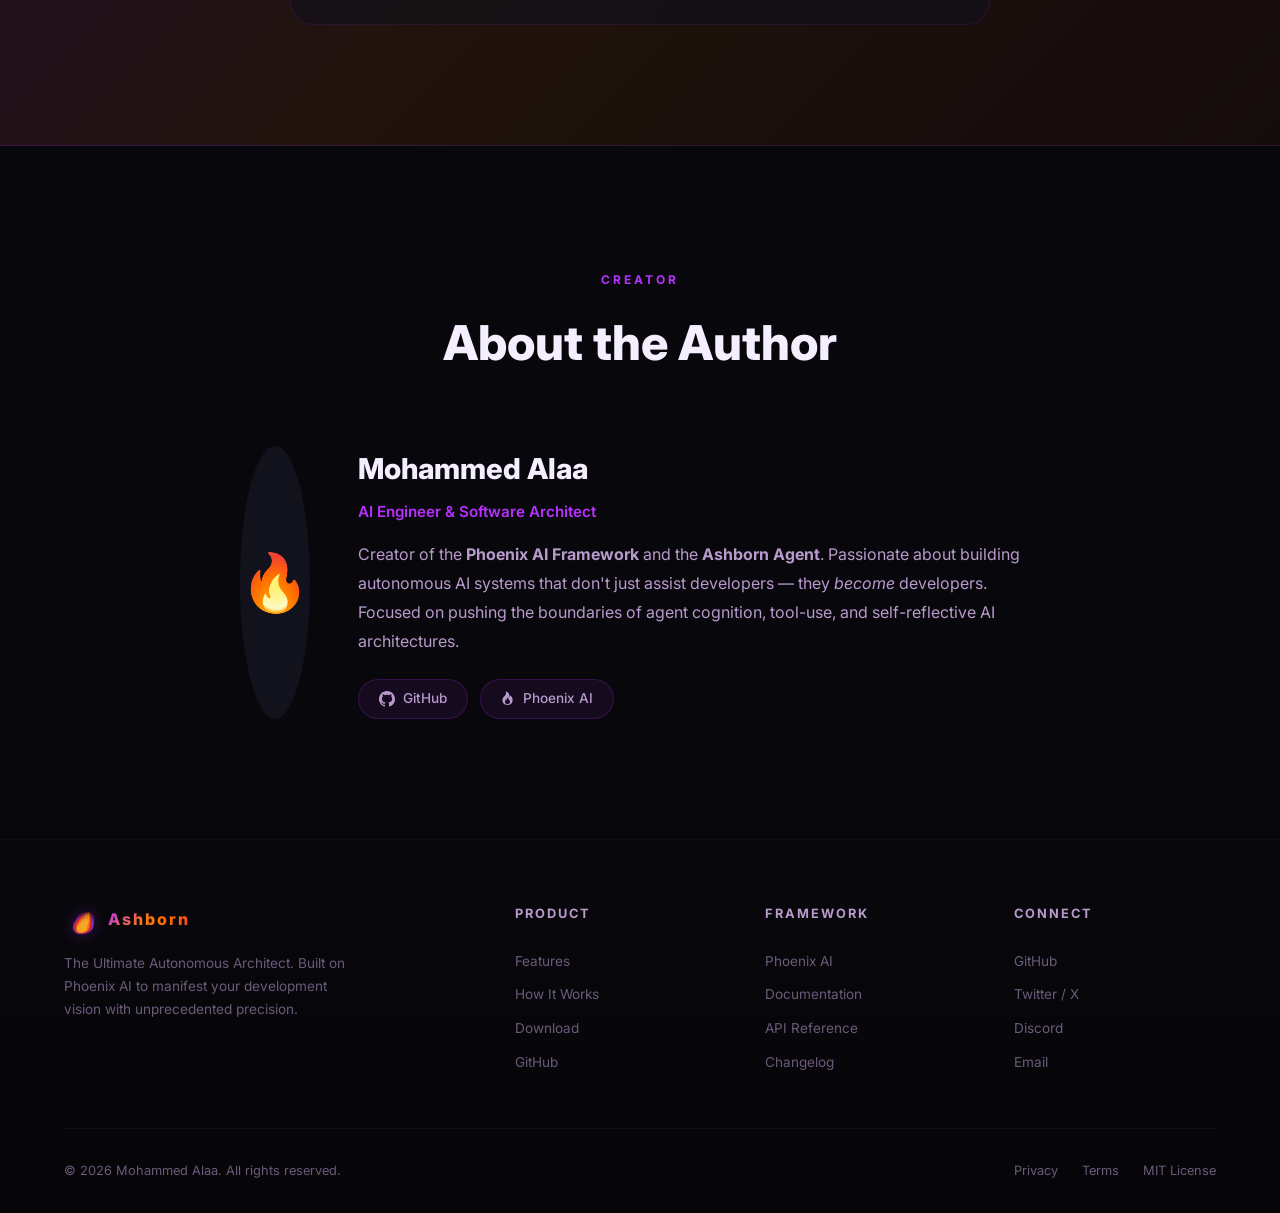
==== commit 17e457a4: "Refactored hero section layout in static/index.html" ====
--- a/static/index.html
+++ b/static/index.html
@@ -46,48 +46,51 @@
   <section class="hero" id="hero">
     <canvas id="hero-canvas"></canvas>
     <div class="hero-content">
-      <div class="hero-badge"><i class="bi bi-fire"></i> Powered by Phoenix AI</div>
-
-      <img src="/static/ashborn-nobg.png" alt="Ashborn Agent" class="hero-logo">
-
-      <h1>
-        The Ultimate<br>
-        <span class="gradient-text">Autonomous Architect</span>
-      </h1>
-
-      <p class="hero-subtitle">
-        Ashborn doesn't just generate code — it <strong>thinks</strong>, <strong>plans</strong>,
-        <strong>executes</strong>, and <strong>reflects</strong>. Give it a vision, and it will
-        manifest production-ready projects autonomously.
-      </p>
-
-      <div class="hero-actions">
-        <a href="#download" class="btn btn-primary">
-          <svg width="18" height="18" viewBox="0 0 24 24" fill="none" stroke="currentColor" stroke-width="2.5" stroke-linecap="round" stroke-linejoin="round"><path d="M21 15v4a2 2 0 0 1-2 2H5a2 2 0 0 1-2-2v-4"/><polyline points="7 10 12 15 17 10"/><line x1="12" y1="15" x2="12" y2="3"/></svg>
-          Download for Linux
-        </a>
-        <a href="https://github.com/blackeagle686/ashborn-agent" target="_blank" class="btn btn-secondary">
-          <svg width="18" height="18" viewBox="0 0 24 24" fill="currentColor"><path d="M12 0c-6.626 0-12 5.373-12 12 0 5.302 3.438 9.8 8.207 11.387.599.111.793-.261.793-.577v-2.234c-3.338.726-4.033-1.416-4.033-1.416-.546-1.387-1.333-1.756-1.333-1.756-1.089-.745.083-.729.083-.729 1.205.084 1.839 1.237 1.839 1.237 1.07 1.834 2.807 1.304 3.492.997.107-.775.418-1.305.762-1.604-2.665-.305-5.467-1.334-5.467-5.931 0-1.311.469-2.381 1.236-3.221-.124-.303-.535-1.524.117-3.176 0 0 1.008-.322 3.301 1.23.957-.266 1.983-.399 3.003-.404 1.02.005 2.047.138 3.006.404 2.291-1.552 3.297-1.23 3.297-1.23.653 1.653.242 2.874.118 3.176.77.84 1.235 1.911 1.235 3.221 0 4.609-2.807 5.624-5.479 5.921.43.372.823 1.102.823 2.222v3.293c0 .319.192.694.801.576 4.765-1.589 8.199-6.086 8.199-11.386 0-6.627-5.373-12-12-12z"/></svg>
-          View on GitHub
-        </a>
-      </div>
-
-      <div class="hero-stats">
-        <div class="stat">
-          <div class="stat-value">4</div>
-          <div class="stat-label">Brain Modules</div>
-        </div>
-        <div class="stat">
-          <div class="stat-value">10+</div>
-          <div class="stat-label">Agent Tools</div>
-        </div>
-        <div class="stat">
-          <div class="stat-value">12</div>
-          <div class="stat-label">API Endpoints</div>
-        </div>
-        <div class="stat">
-          <div class="stat-value">2</div>
-          <div class="stat-label">Interfaces</div>
+      <div class="hero-image-col">
+        <img src="/static/ashborn-nobg.png" alt="Ashborn Agent" class="hero-logo">
+      </div>
+      <div class="hero-text-col">
+        <div class="hero-badge"><i class="bi bi-fire"></i> Powered by Phoenix AI</div>
+
+        <h1>
+          The Ultimate<br>
+          <span class="gradient-text">Autonomous Architect</span>
+        </h1>
+
+        <p class="hero-subtitle">
+          Ashborn doesn't just generate code — it <strong>thinks</strong>, <strong>plans</strong>,
+          <strong>executes</strong>, and <strong>reflects</strong>. Give it a vision, and it will
+          manifest production-ready projects autonomously.
+        </p>
+
+        <div class="hero-actions">
+          <a href="#download" class="btn btn-primary">
+            <svg width="18" height="18" viewBox="0 0 24 24" fill="none" stroke="currentColor" stroke-width="2.5" stroke-linecap="round" stroke-linejoin="round"><path d="M21 15v4a2 2 0 0 1-2 2H5a2 2 0 0 1-2-2v-4"/><polyline points="7 10 12 15 17 10"/><line x1="12" y1="15" x2="12" y2="3"/></svg>
+            Download for Linux
+          </a>
+          <a href="https://github.com/blackeagle686/ashborn-agent" target="_blank" class="btn btn-secondary">
+            <svg width="18" height="18" viewBox="0 0 24 24" fill="currentColor"><path d="M12 0c-6.626 0-12 5.373-12 12 0 5.302 3.438 9.8 8.207 11.387.599.111.793-.261.793-.577v-2.234c-3.338.726-4.033-1.416-4.033-1.416-.546-1.387-1.333-1.756-1.333-1.756-1.089-.745.083-.729.083-.729 1.205.084 1.839 1.237 1.839 1.237 1.07 1.834 2.807 1.304 3.492.997.107-.775.418-1.305.762-1.604-2.665-.305-5.467-1.334-5.467-5.931 0-1.311.469-2.381 1.236-3.221-.124-.303-.535-1.524.117-3.176 0 0 1.008-.322 3.301 1.23.957-.266 1.983-.399 3.003-.404 1.02.005 2.047.138 3.006.404 2.291-1.552 3.297-1.23 3.297-1.23.653 1.653.242 2.874.118 3.176.77.84 1.235 1.911 1.235 3.221 0 4.609-2.807 5.624-5.479 5.921.43.372.823 1.102.823 2.222v3.293c0 .319.192.694.801.576 4.765-1.589 8.199-6.086 8.199-11.386 0-6.627-5.373-12-12-12z"/></svg>
+            View on GitHub
+          </a>
+        </div>
+
+        <div class="hero-stats">
+          <div class="stat">
+            <div class="stat-value">4</div>
+            <div class="stat-label">Brain Modules</div>
+          </div>
+          <div class="stat">
+            <div class="stat-value">10+</div>
+            <div class="stat-label">Agent Tools</div>
+          </div>
+          <div class="stat">
+            <div class="stat-value">12</div>
+            <div class="stat-label">API Endpoints</div>
+          </div>
+          <div class="stat">
+            <div class="stat-value">2</div>
+            <div class="stat-label">Interfaces</div>
+          </div>
         </div>
       </div>
     </div>
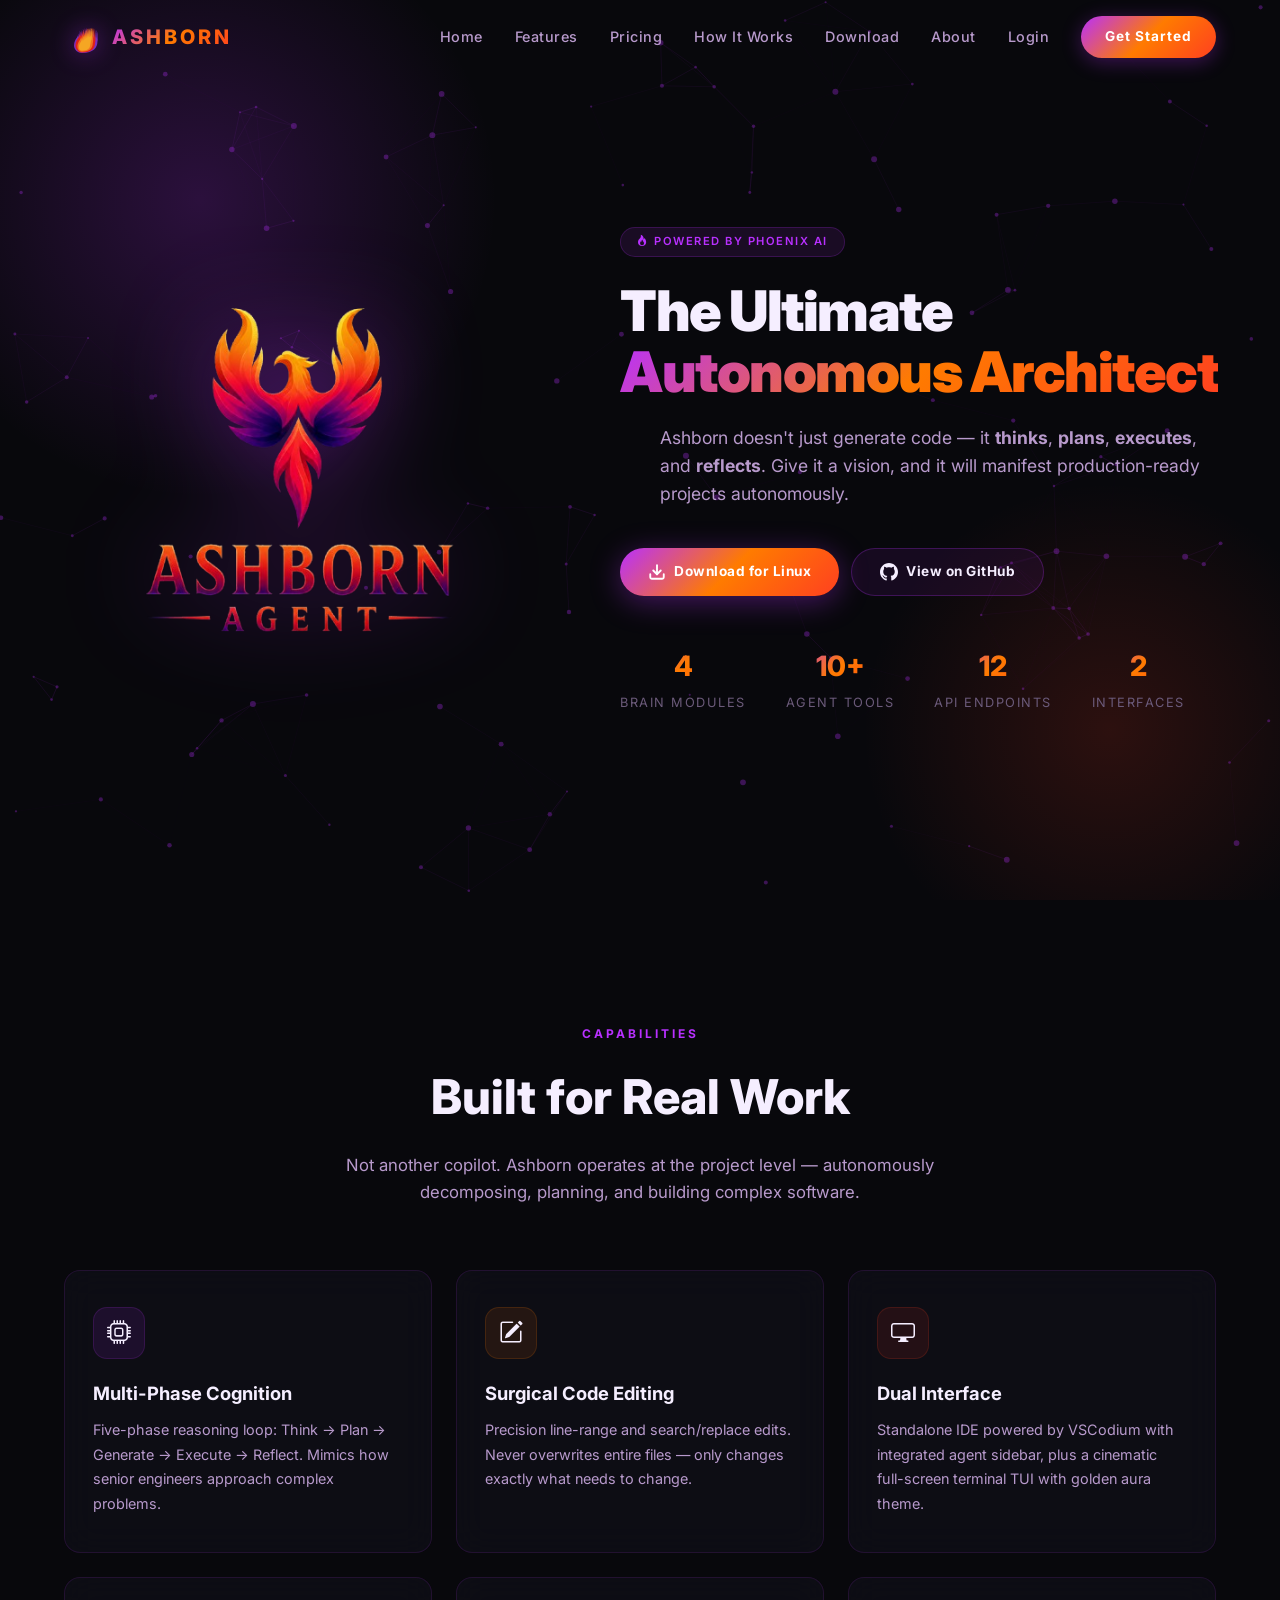
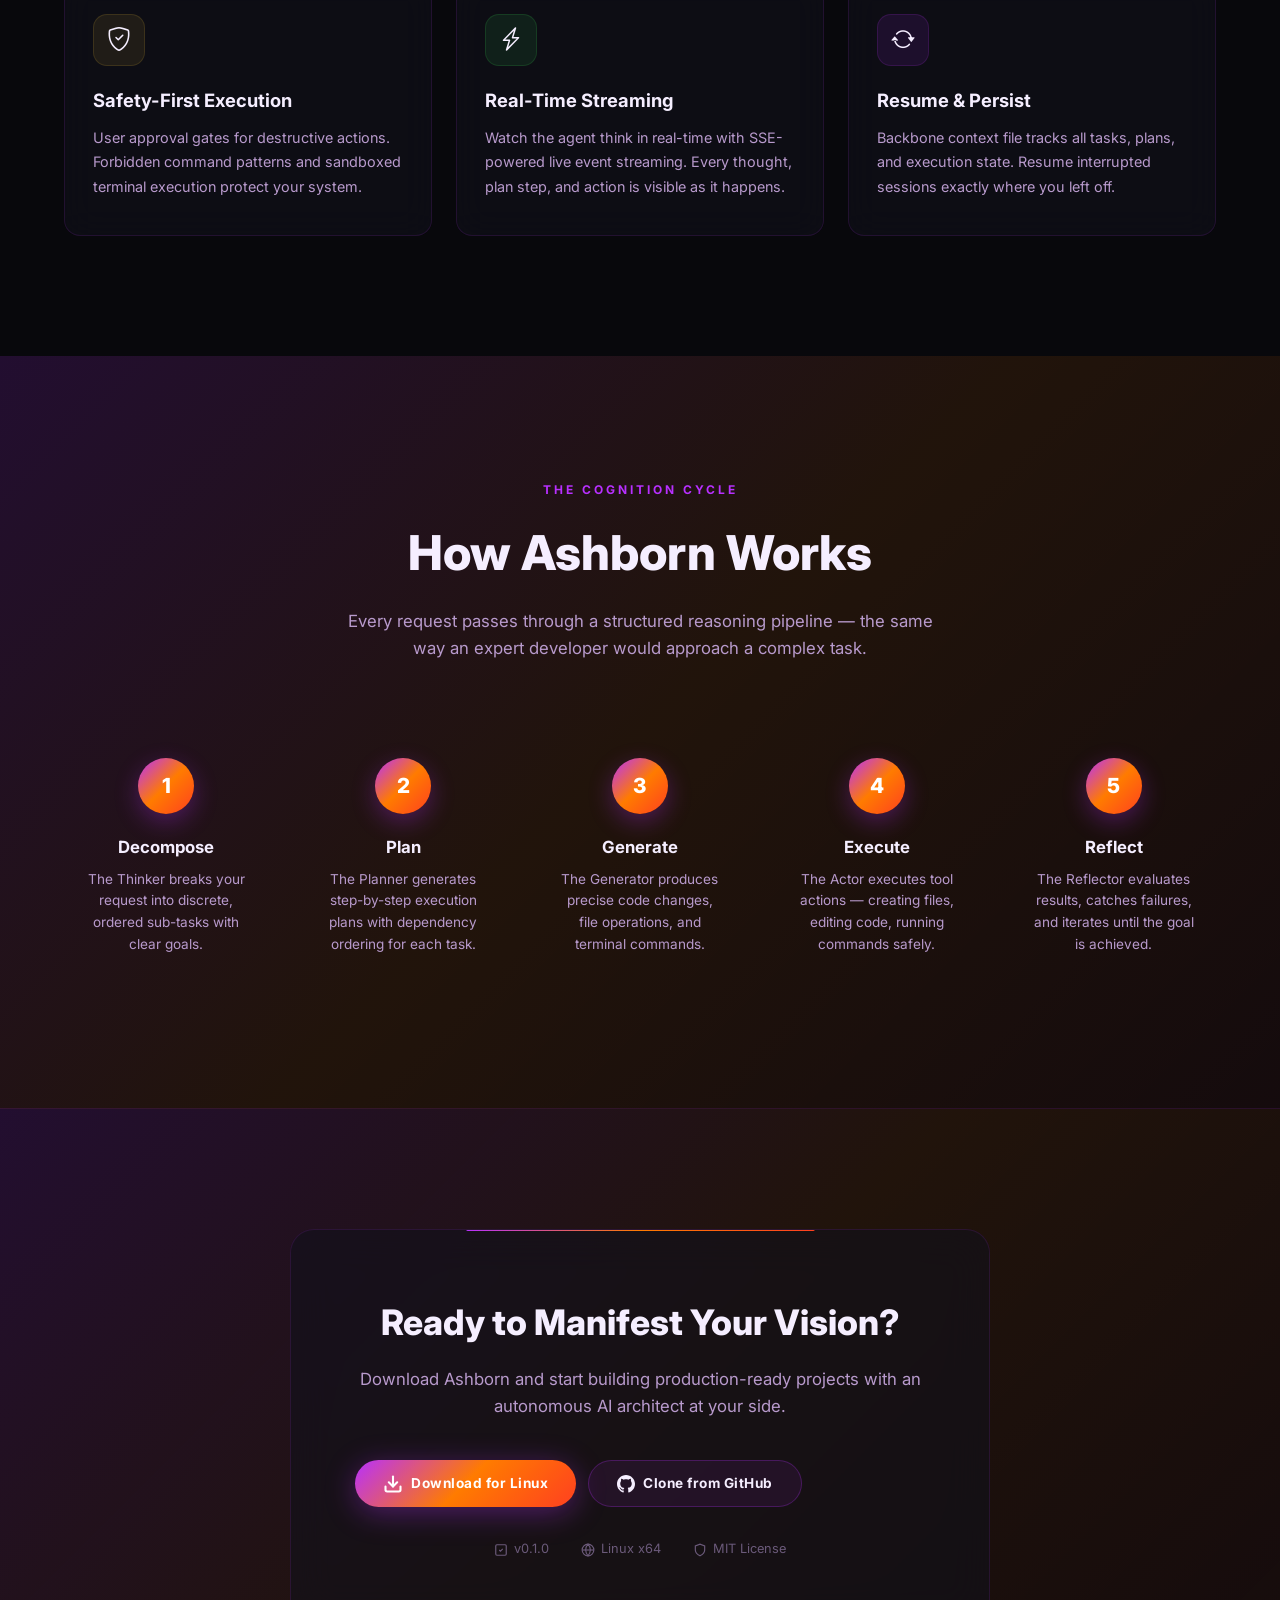
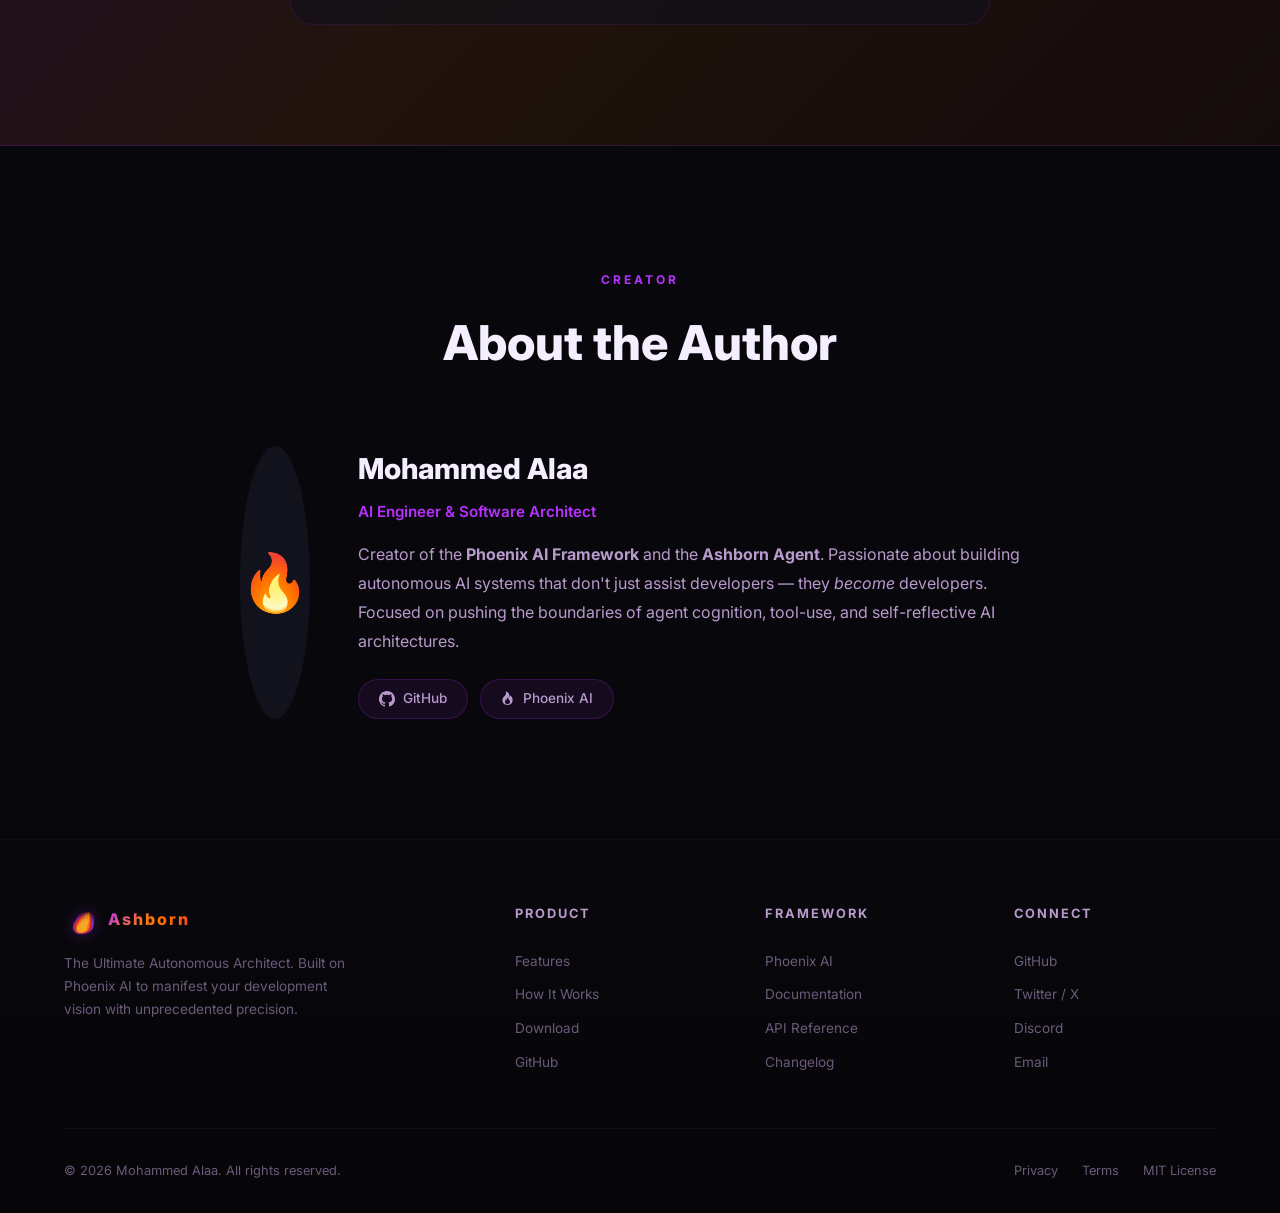
==== commit 933a42eb: "Added login link to index and pricing pages" ====
--- a/static/index.html
+++ b/static/index.html
@@ -28,6 +28,7 @@
         <a href="#how-it-works">How It Works</a>
         <a href="#download">Download</a>
         <a href="#about">About</a>
+        <a href="/login">Login</a>
         <a href="#download" class="nav-cta">Get Started</a>
       </nav>
 
--- a/static/style.css
+++ b/static/style.css
@@ -184,7 +184,6 @@
   display: flex;
   align-items: center;
   justify-content: center;
-  text-align: center;
   padding: 120px 24px 80px;
   overflow: hidden;
 }
@@ -232,7 +231,35 @@
 .hero-content {
   position: relative;
   z-index: 2;
+  max-width: var(--max-width);
+  width: 100%;
+  display: grid;
+  grid-template-columns: 1fr 1.2fr;
+  gap: 64px;
+  align-items: center;
+}
+
+.hero-content.centered {
+  display: block;
+  text-align: center;
   max-width: 800px;
+  margin: 0 auto;
+}
+
+.hero-content.centered .hero-badge,
+.hero-content.centered .hero-subtitle {
+  margin-left: auto;
+  margin-right: auto;
+}
+
+.hero-image-col {
+  display: flex;
+  justify-content: center;
+  animation: fadeIn 1s ease backwards 0.2s;
+}
+
+.hero-text-col {
+  text-align: left;
 }
 
 .hero-badge {
@@ -251,11 +278,11 @@
 }
 
 .hero-logo {
-  width: 80px;
-  height: 80px;
-  margin: 0 auto 24px;
-  filter: drop-shadow(0 0 30px rgba(184,48,255,0.3));
-  animation: heroFloat 4s infinite ease-in-out, fadeIn 1s ease backwards 0.2s;
+  width: 100%;
+  max-width: 450px;
+  height: auto;
+  filter: drop-shadow(0 0 50px rgba(184,48,255,0.4));
+  animation: heroFloat 4s infinite ease-in-out;
 }
 
 @keyframes heroFloat {
@@ -301,7 +328,7 @@
 .hero-actions {
   display: flex;
   gap: 12px;
-  justify-content: center;
+  justify-content: flex-start;
   flex-wrap: wrap;
   animation: fadeIn 1s ease backwards 0.8s;
 }
@@ -345,8 +372,8 @@
 
 .hero-stats {
   display: flex;
-  justify-content: center;
-  gap: 32px;
+  justify-content: flex-start;
+  gap: 40px;
   margin-top: 48px;
   animation: fadeIn 1s ease backwards 1s;
 }
@@ -803,7 +830,26 @@
     display: flex;
   }
 
+  .hero-content {
+    grid-template-columns: 1fr;
+    text-align: center;
+    gap: 40px;
+  }
+
+  .hero-image-col {
+    order: -1;
+  }
+
+  .hero-text-col {
+    text-align: center;
+  }
+
+  .hero-actions {
+    justify-content: center;
+  }
+
   .hero-stats {
+    justify-content: center;
     gap: 24px;
     flex-wrap: wrap;
   }
@@ -979,6 +1025,103 @@
   -webkit-text-fill-color: transparent;
 }
 
+/* ══════════════════════════════════════════════════════════════════════════
+   AUTH PAGES (Login / Register)
+   ══════════════════════════════════════════════════════════════════════════ */
+
+.auth-section {
+  min-height: 100vh;
+  display: flex;
+  align-items: center;
+  justify-content: center;
+  padding: 120px 24px;
+  position: relative;
+  overflow: hidden;
+}
+
+.auth-card {
+  background: var(--glass-bg);
+  backdrop-filter: blur(var(--glass-blur));
+  -webkit-backdrop-filter: blur(var(--glass-blur));
+  border: 1px solid var(--glass-border);
+  border-radius: 24px;
+  padding: 48px;
+  width: 100%;
+  max-width: 450px;
+  position: relative;
+  z-index: 2;
+  box-shadow: 0 20px 80px rgba(0,0,0,0.4);
+}
+
+.auth-header {
+  text-align: center;
+  margin-bottom: 32px;
+}
+
+.auth-header h2 {
+  font-size: 1.75rem;
+  font-weight: 800;
+  margin-bottom: 8px;
+}
+
+.auth-header p {
+  color: var(--text-secondary);
+  font-size: 0.9rem;
+}
+
+.auth-form {
+  display: flex;
+  flex-direction: column;
+  gap: 20px;
+}
+
+.form-group {
+  display: flex;
+  flex-direction: column;
+  gap: 8px;
+}
+
+.form-group label {
+  font-size: 0.85rem;
+  font-weight: 600;
+  color: var(--text-secondary);
+  margin-left: 4px;
+}
+
+.form-input {
+  background: rgba(255, 255, 255, 0.03);
+  border: 1px solid rgba(184, 48, 255, 0.15);
+  border-radius: 12px;
+  padding: 12px 16px;
+  color: var(--text-primary);
+  font-size: 0.95rem;
+  transition: all 0.3s;
+}
+
+.form-input:focus {
+  outline: none;
+  border-color: var(--purple);
+  background: rgba(255, 255, 255, 0.05);
+  box-shadow: 0 0 15px rgba(184, 48, 255, 0.2);
+}
+
+.auth-footer {
+  text-align: center;
+  margin-top: 24px;
+  font-size: 0.9rem;
+  color: var(--text-muted);
+}
+
+.auth-footer a {
+  color: var(--purple);
+  font-weight: 600;
+  transition: color 0.3s;
+}
+
+.auth-footer a:hover {
+  color: var(--orange);
+}
+
 .pricing-card.popular .btn-primary {
   box-shadow: 0 10px 40px rgba(184, 48, 255, 0.5);
 }
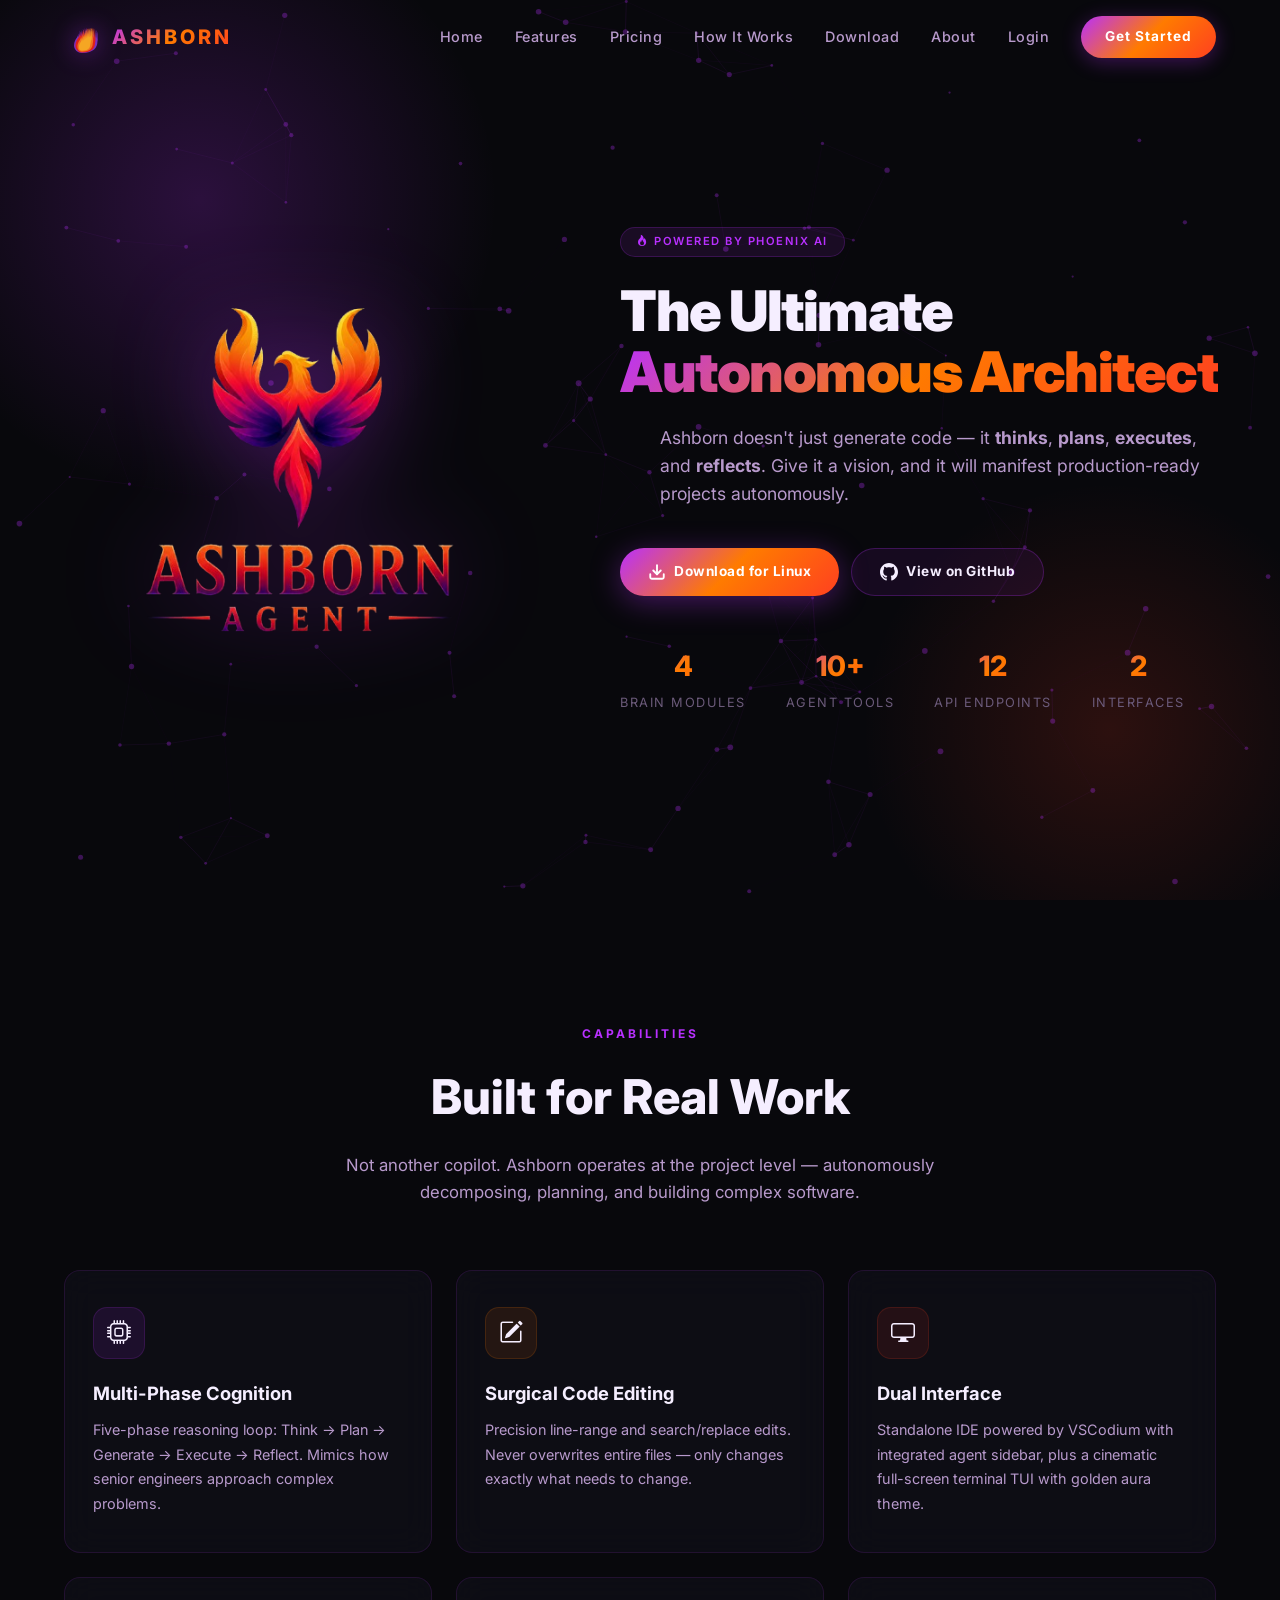
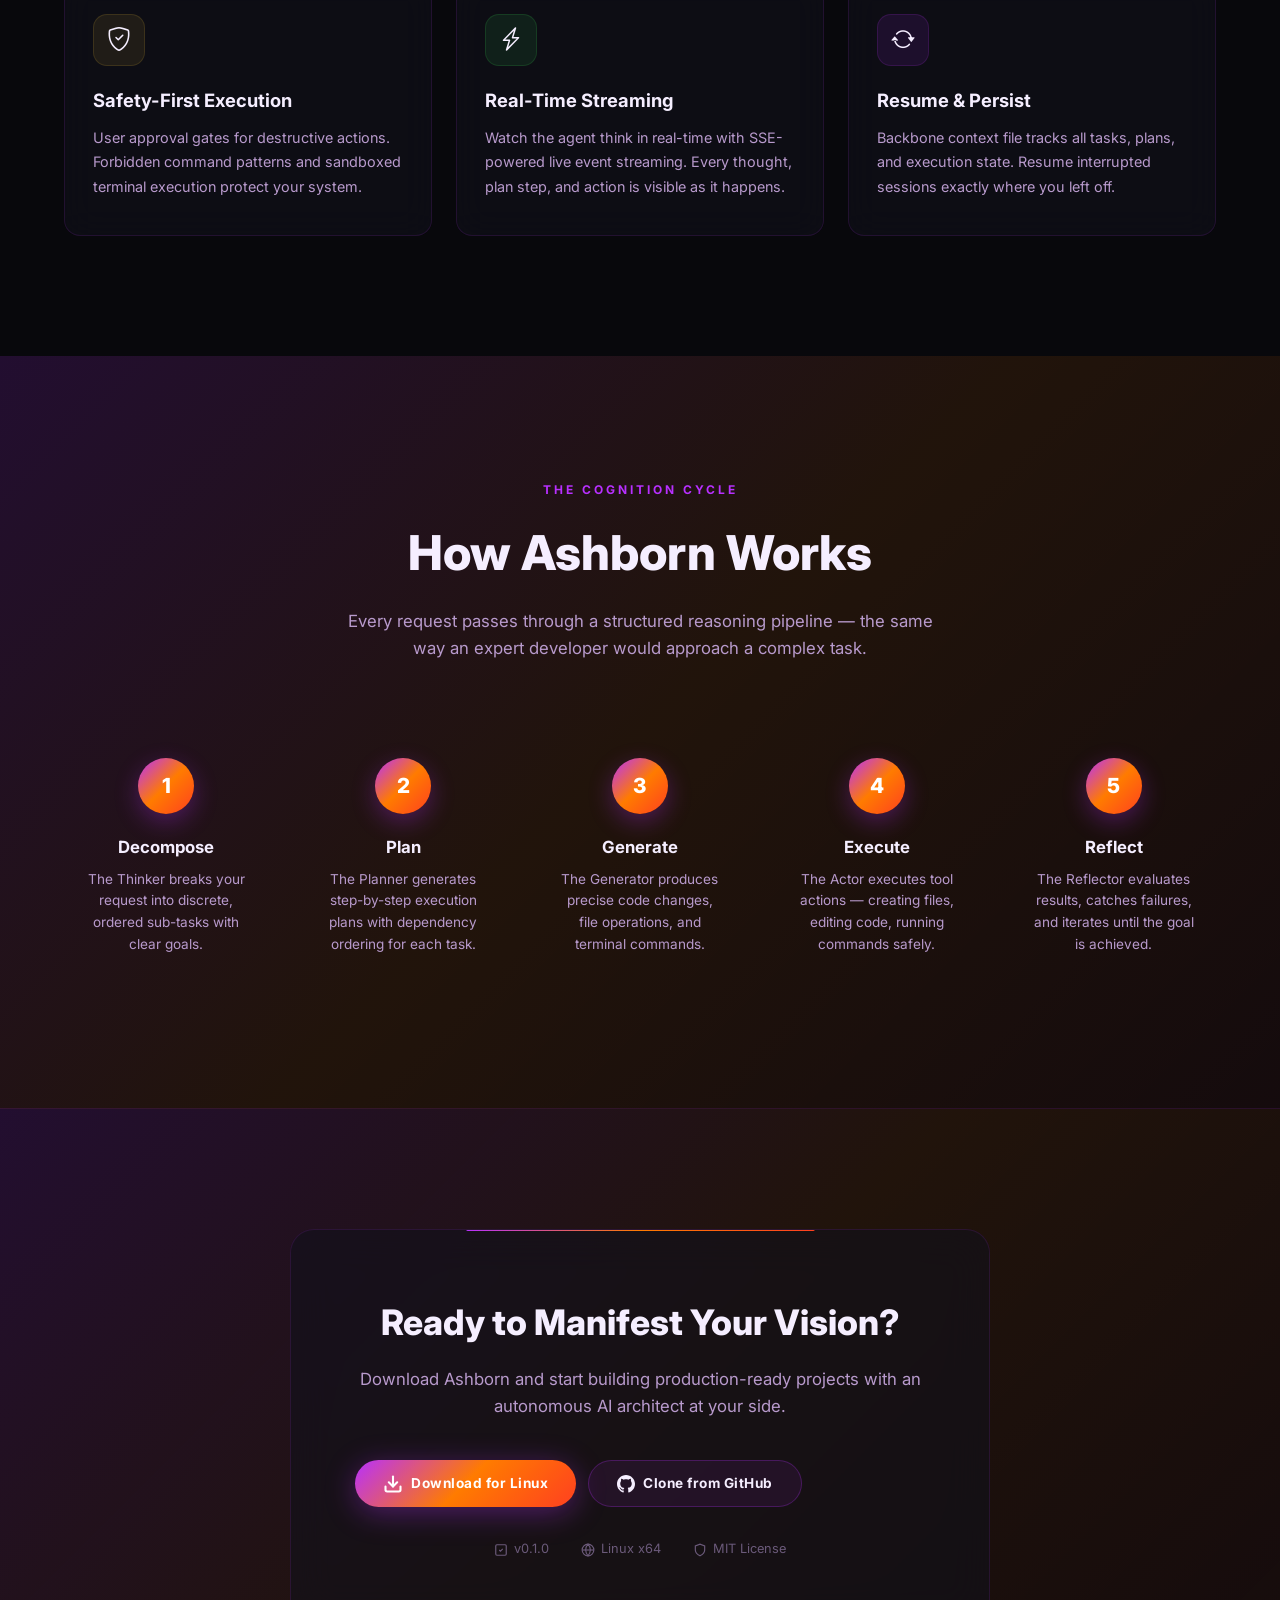
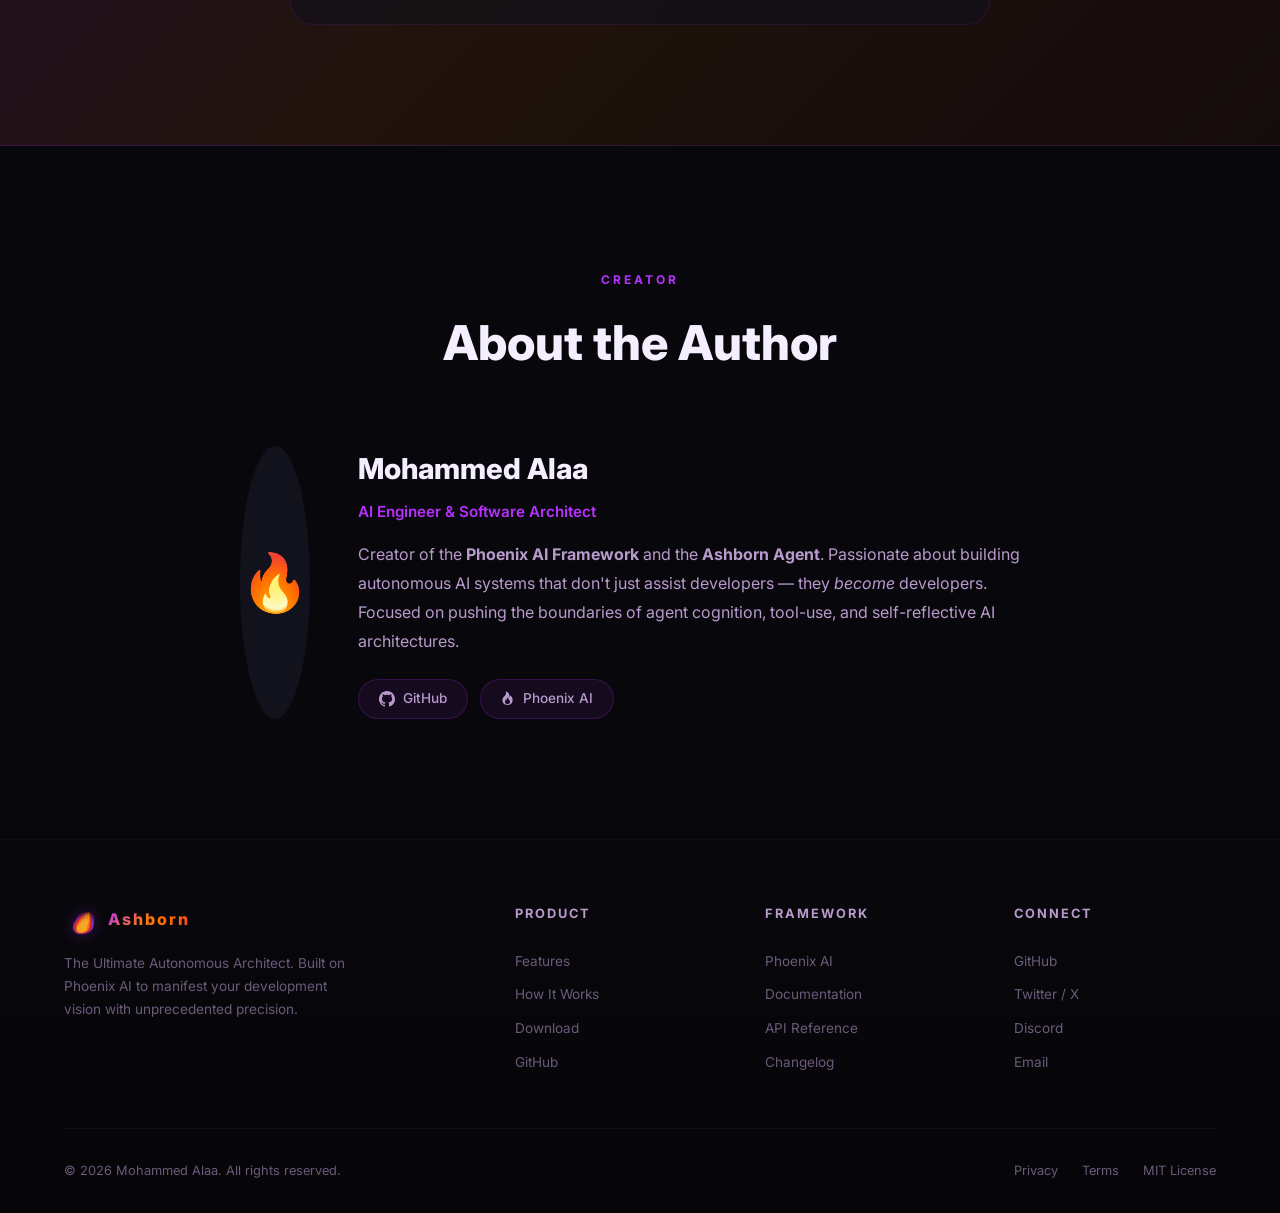
==== commit 3603e616: "Updated documentation link in static/index.html" ====
--- a/static/index.html
+++ b/static/index.html
@@ -327,7 +327,7 @@
         <div class="footer-col">
           <h4>Framework</h4>
           <a href="https://darklord6861.pythonanywhere.com/en/" target="_blank">Phoenix AI</a>
-          <a href="#">Documentation</a>
+          <a href="https://darklord6861.pythonanywhere.com/en/docs/">Documentation</a>
           <a href="#">API Reference</a>
           <a href="#">Changelog</a>
         </div>
--- a/static/style.css
+++ b/static/style.css
@@ -1037,6 +1037,31 @@
   padding: 120px 24px;
   position: relative;
   overflow: hidden;
+  background: var(--bg-void);
+}
+
+.auth-section::before {
+  content: '';
+  position: absolute;
+  width: 600px;
+  height: 600px;
+  background: radial-gradient(circle, rgba(184,48,255,0.15) 0%, transparent 70%);
+  top: -100px;
+  left: -100px;
+  animation: float 12s infinite ease-in-out;
+  z-index: 0;
+}
+
+.auth-section::after {
+  content: '';
+  position: absolute;
+  width: 500px;
+  height: 500px;
+  background: radial-gradient(circle, rgba(255,64,32,0.1) 0%, transparent 70%);
+  bottom: -80px;
+  right: -80px;
+  animation: float 15s infinite ease-in-out reverse;
+  z-index: 0;
 }
 
 .auth-card {
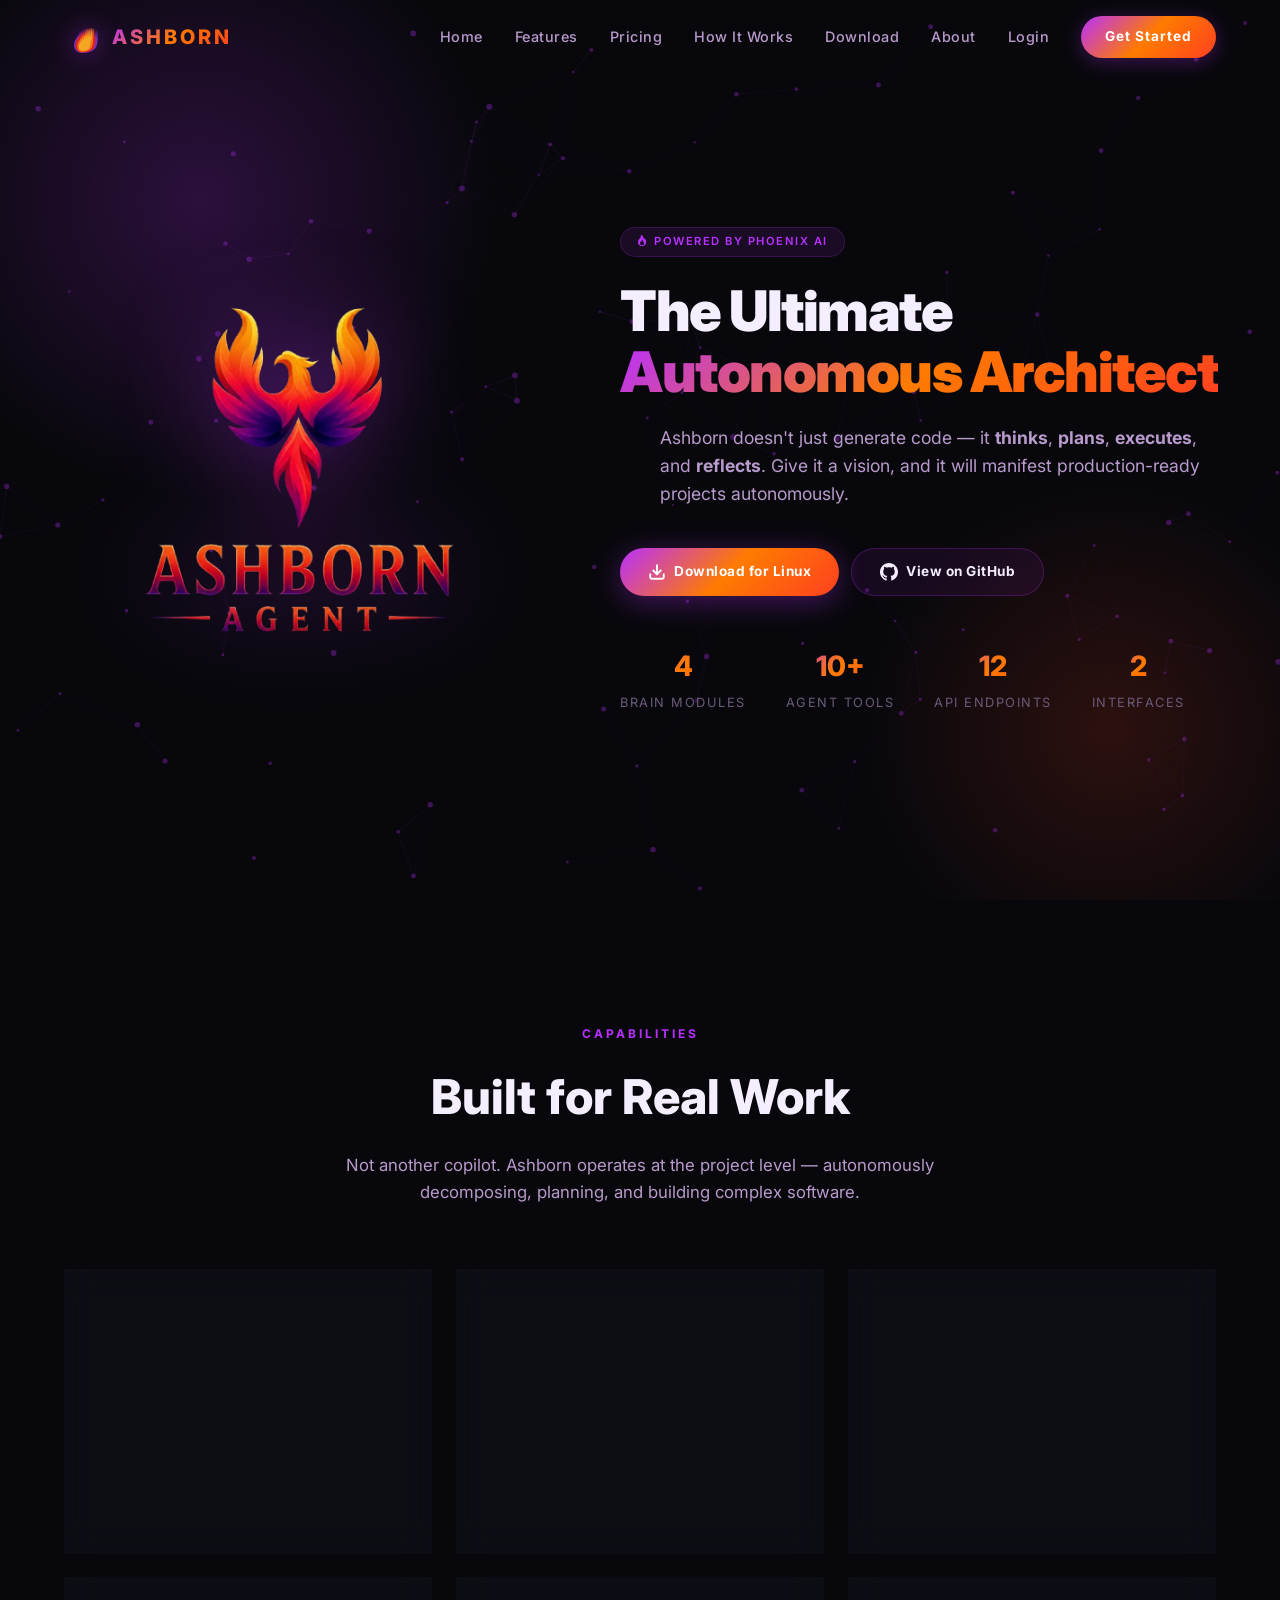
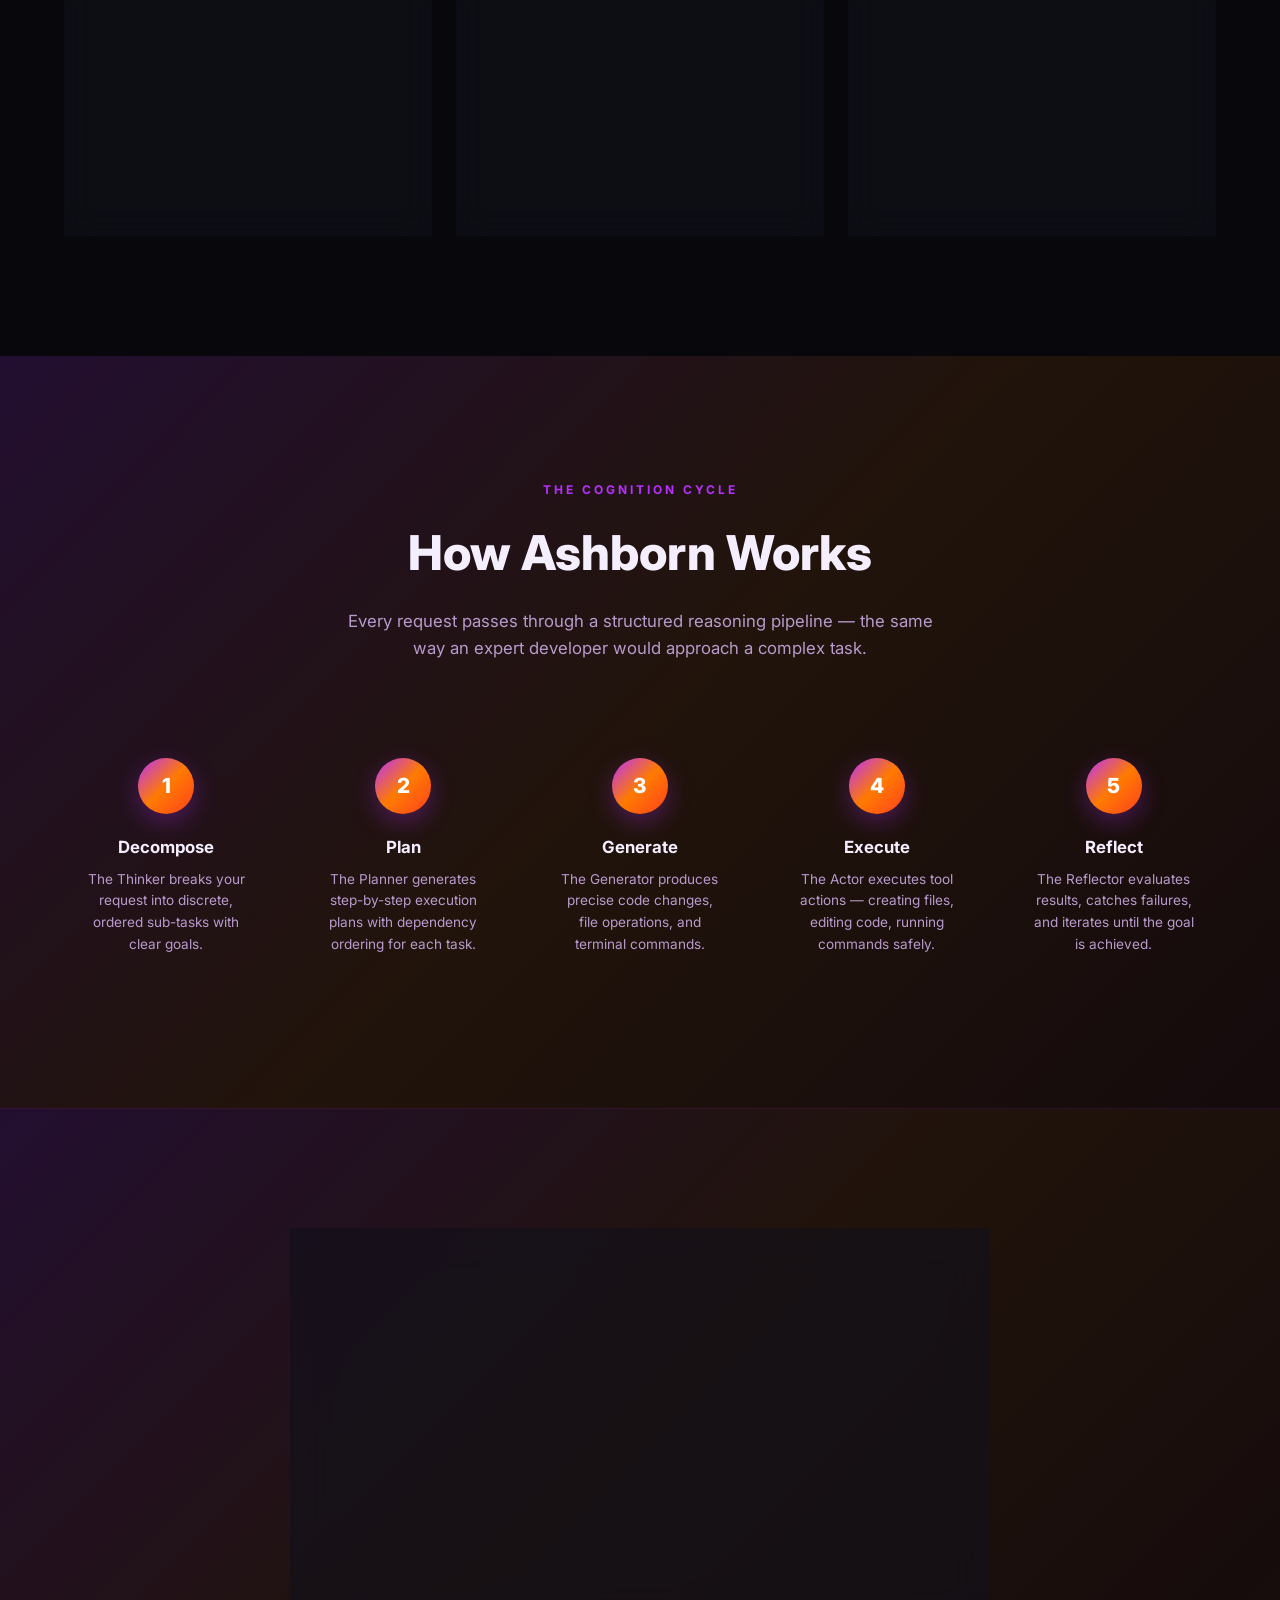
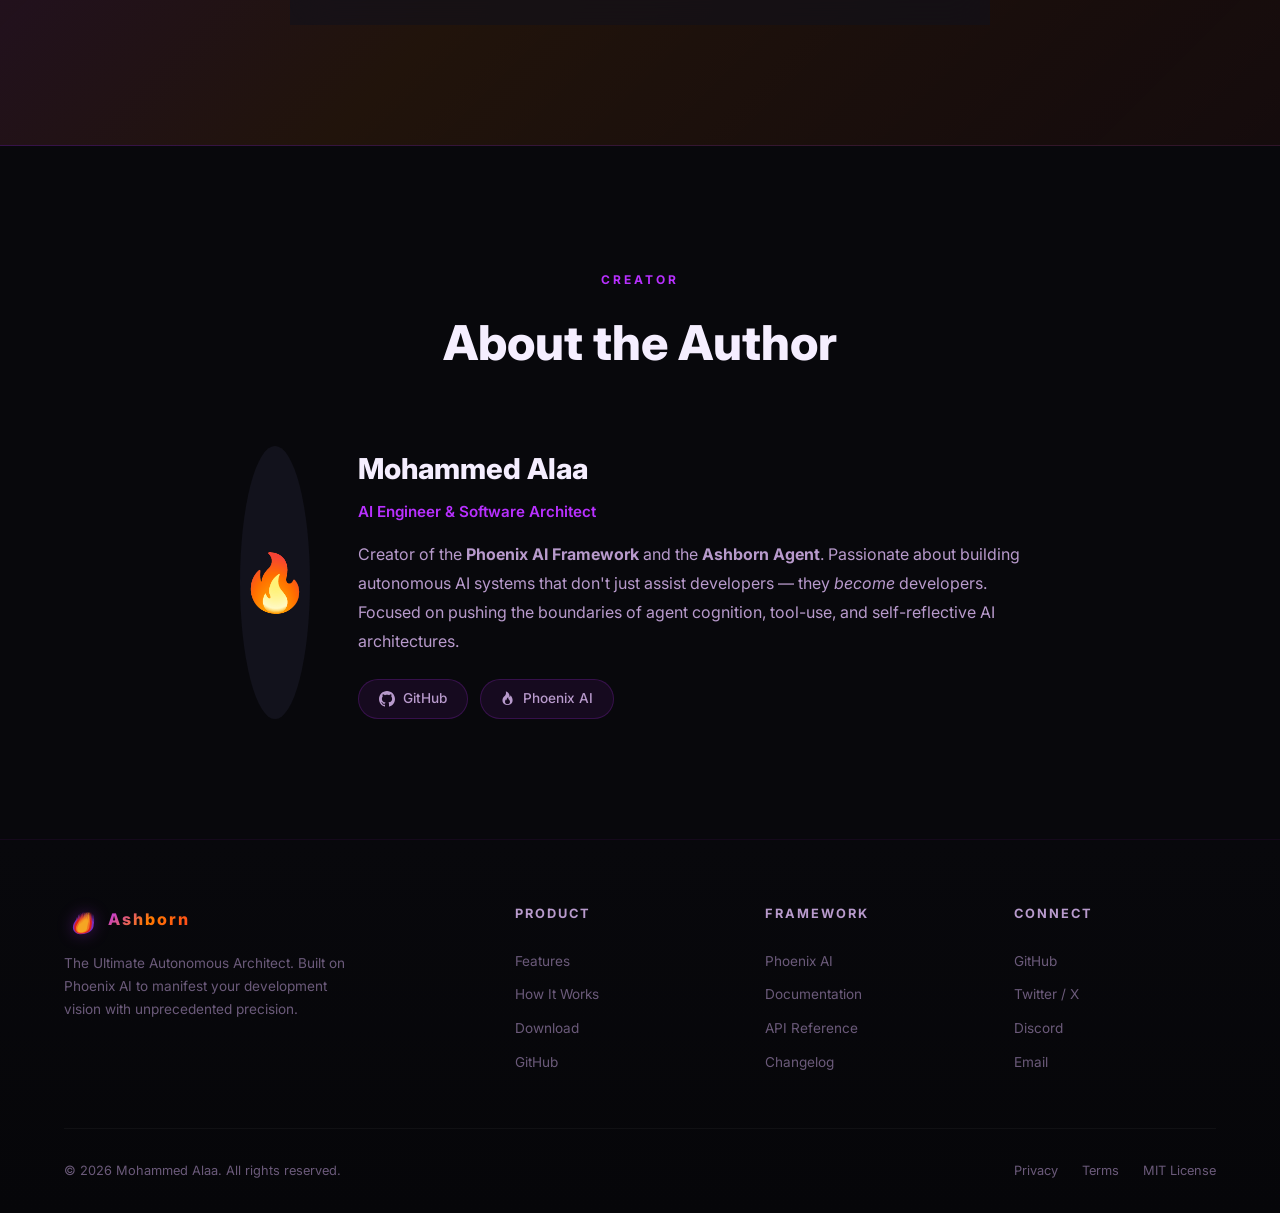
==== commit ab3ccacc: "Fixed email link href in static/index.html" ====
--- a/static/index.html
+++ b/static/index.html
@@ -337,7 +337,7 @@
           <a href="https://github.com/blackeagle686" target="_blank">GitHub</a>
           <a href="#">Twitter / X</a>
           <a href="#">Discord</a>
-          <a href="#">Email</a>
+          <a href="">Email</a>
         </div>
       </div>
 
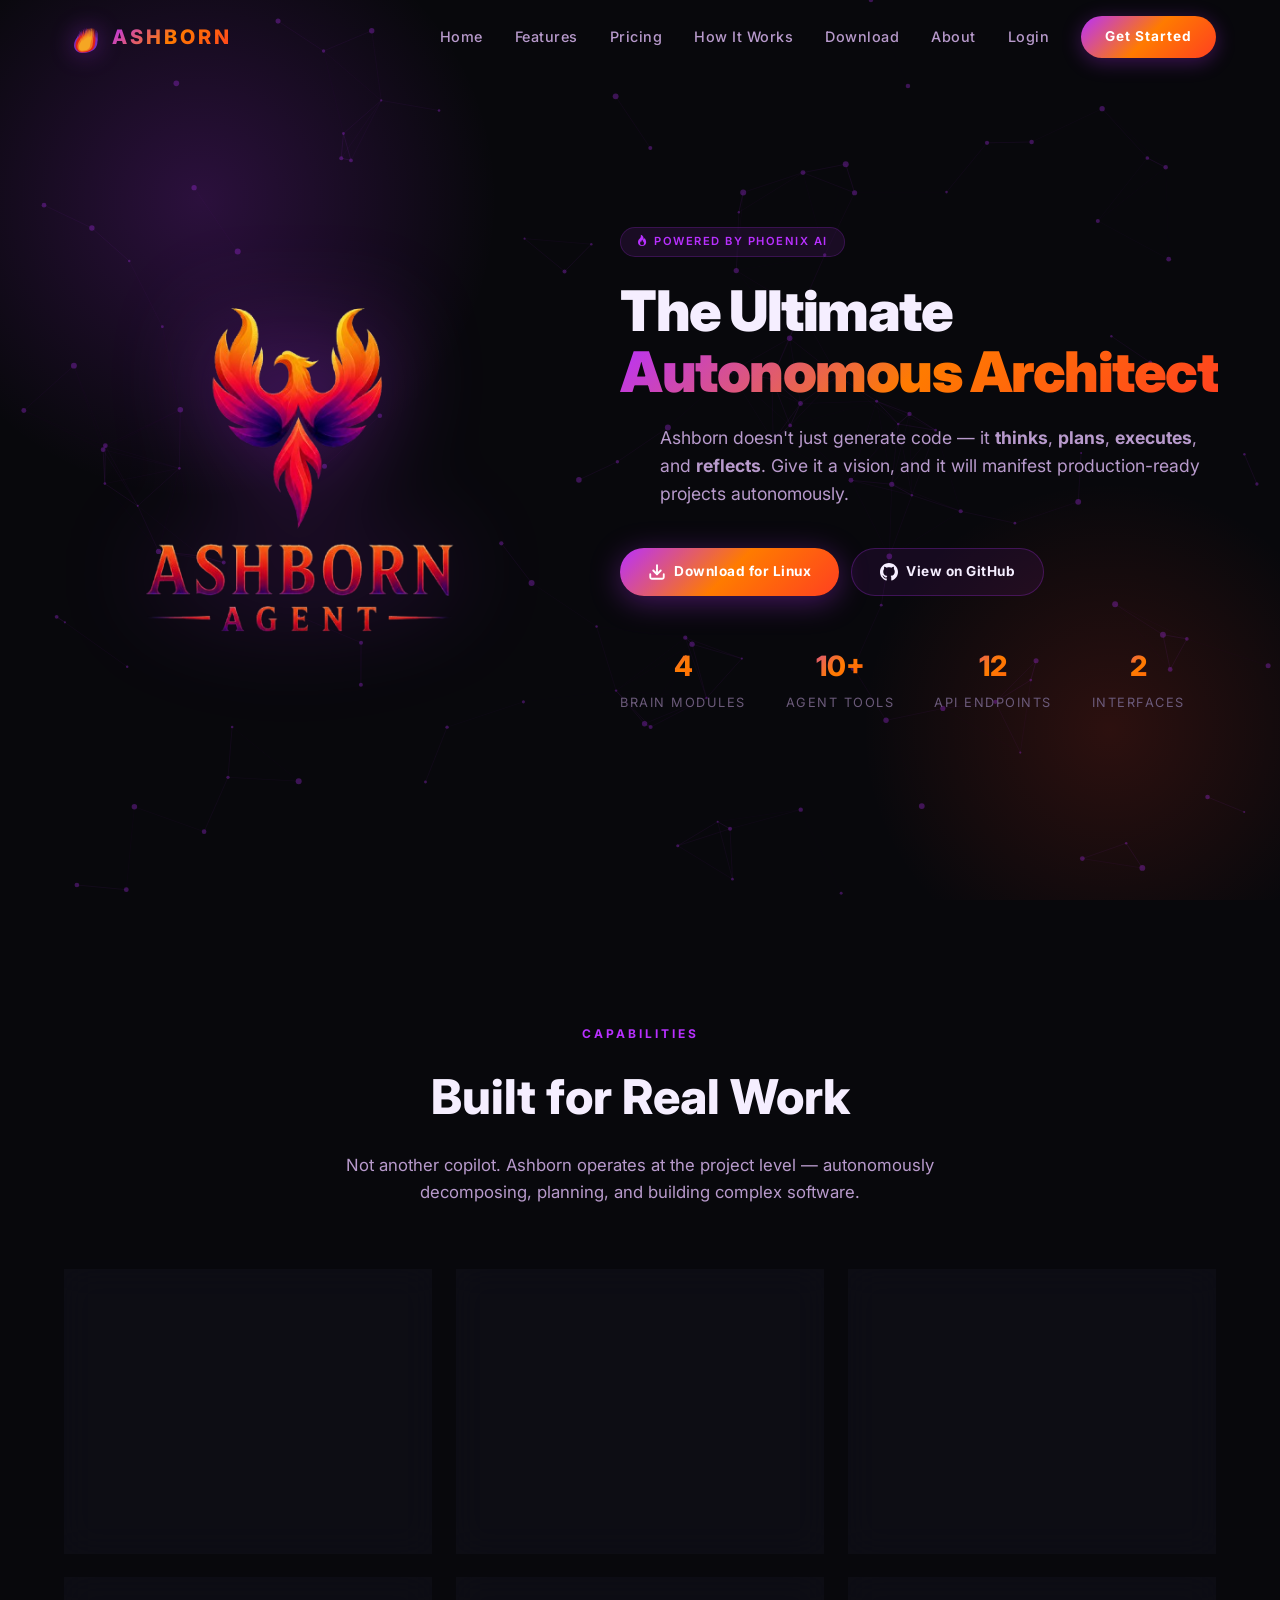
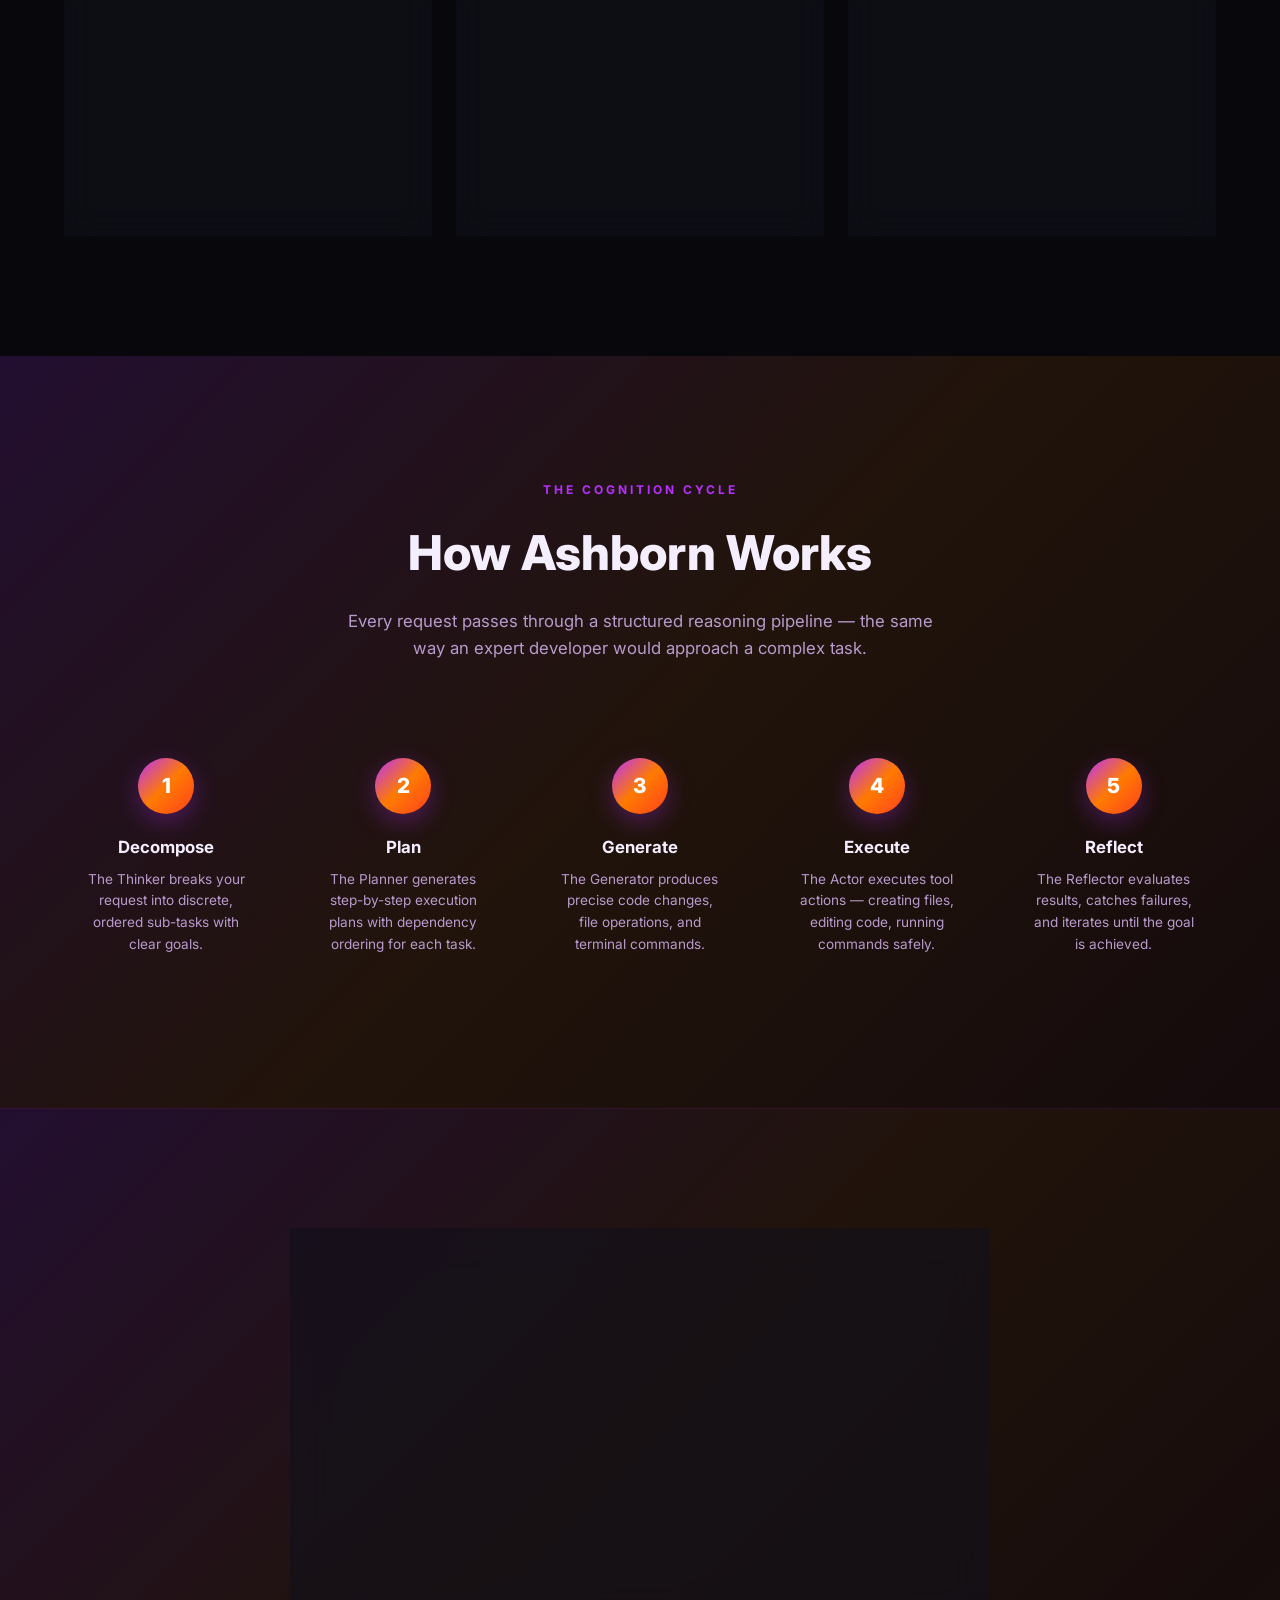
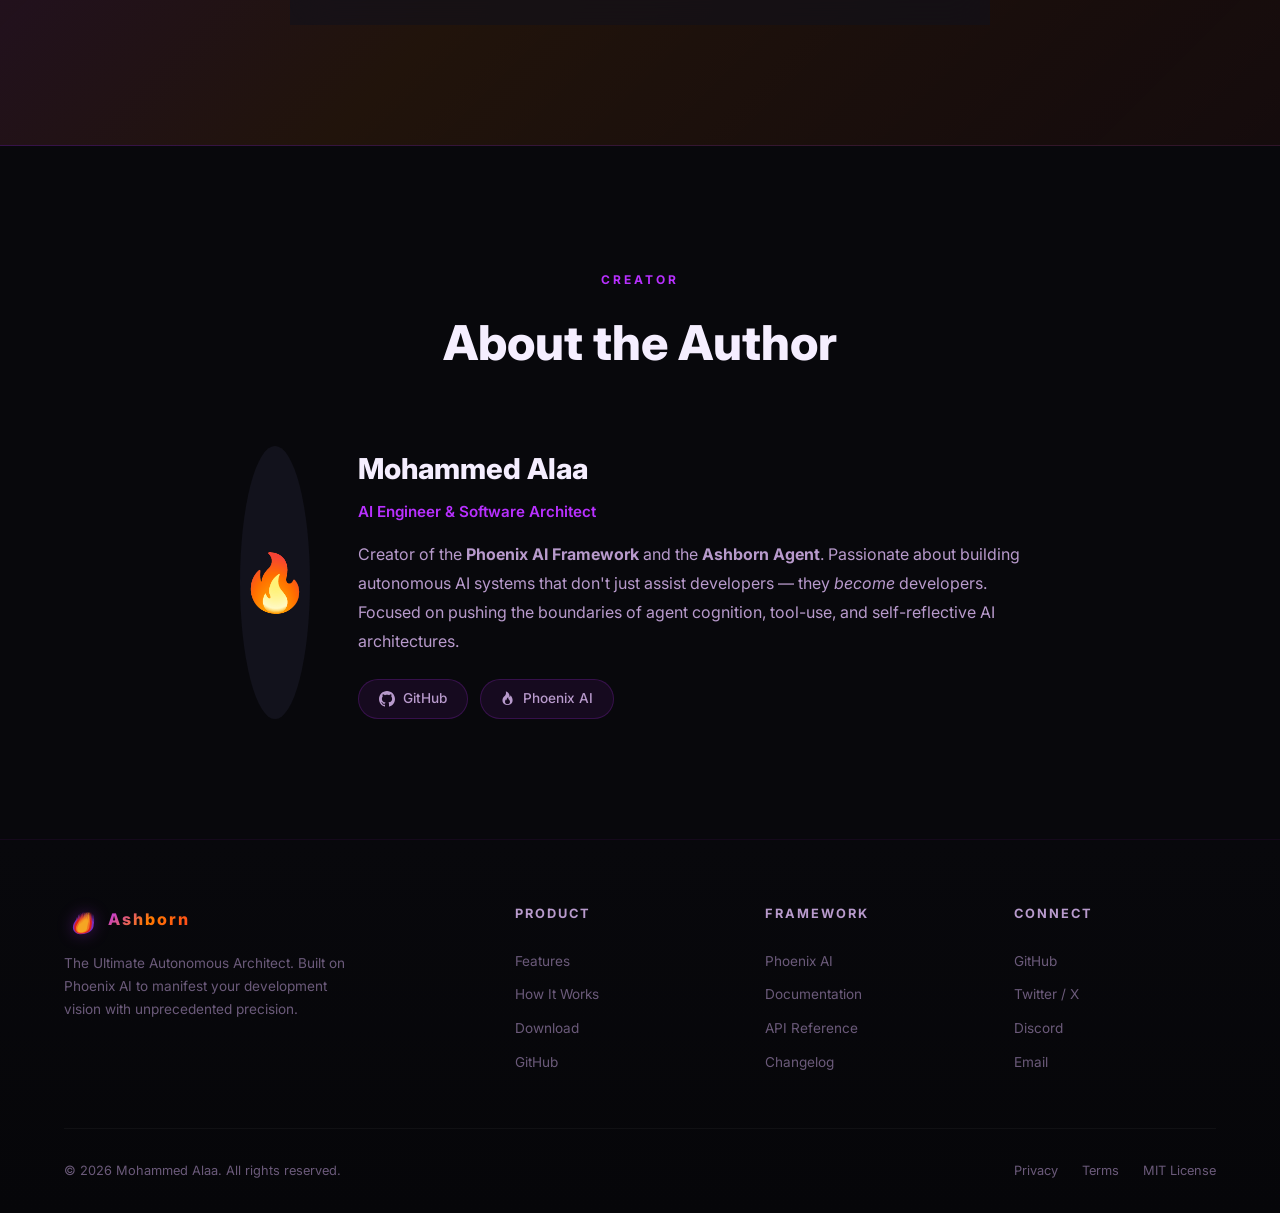
==== commit e04b703e: "Updated email link in static/index.html" ====
--- a/static/index.html
+++ b/static/index.html
@@ -337,7 +337,7 @@
           <a href="https://github.com/blackeagle686" target="_blank">GitHub</a>
           <a href="#">Twitter / X</a>
           <a href="#">Discord</a>
-          <a href="">Email</a>
+          <a href="mathematecs1@gmail.com">Email</a>
         </div>
       </div>
 
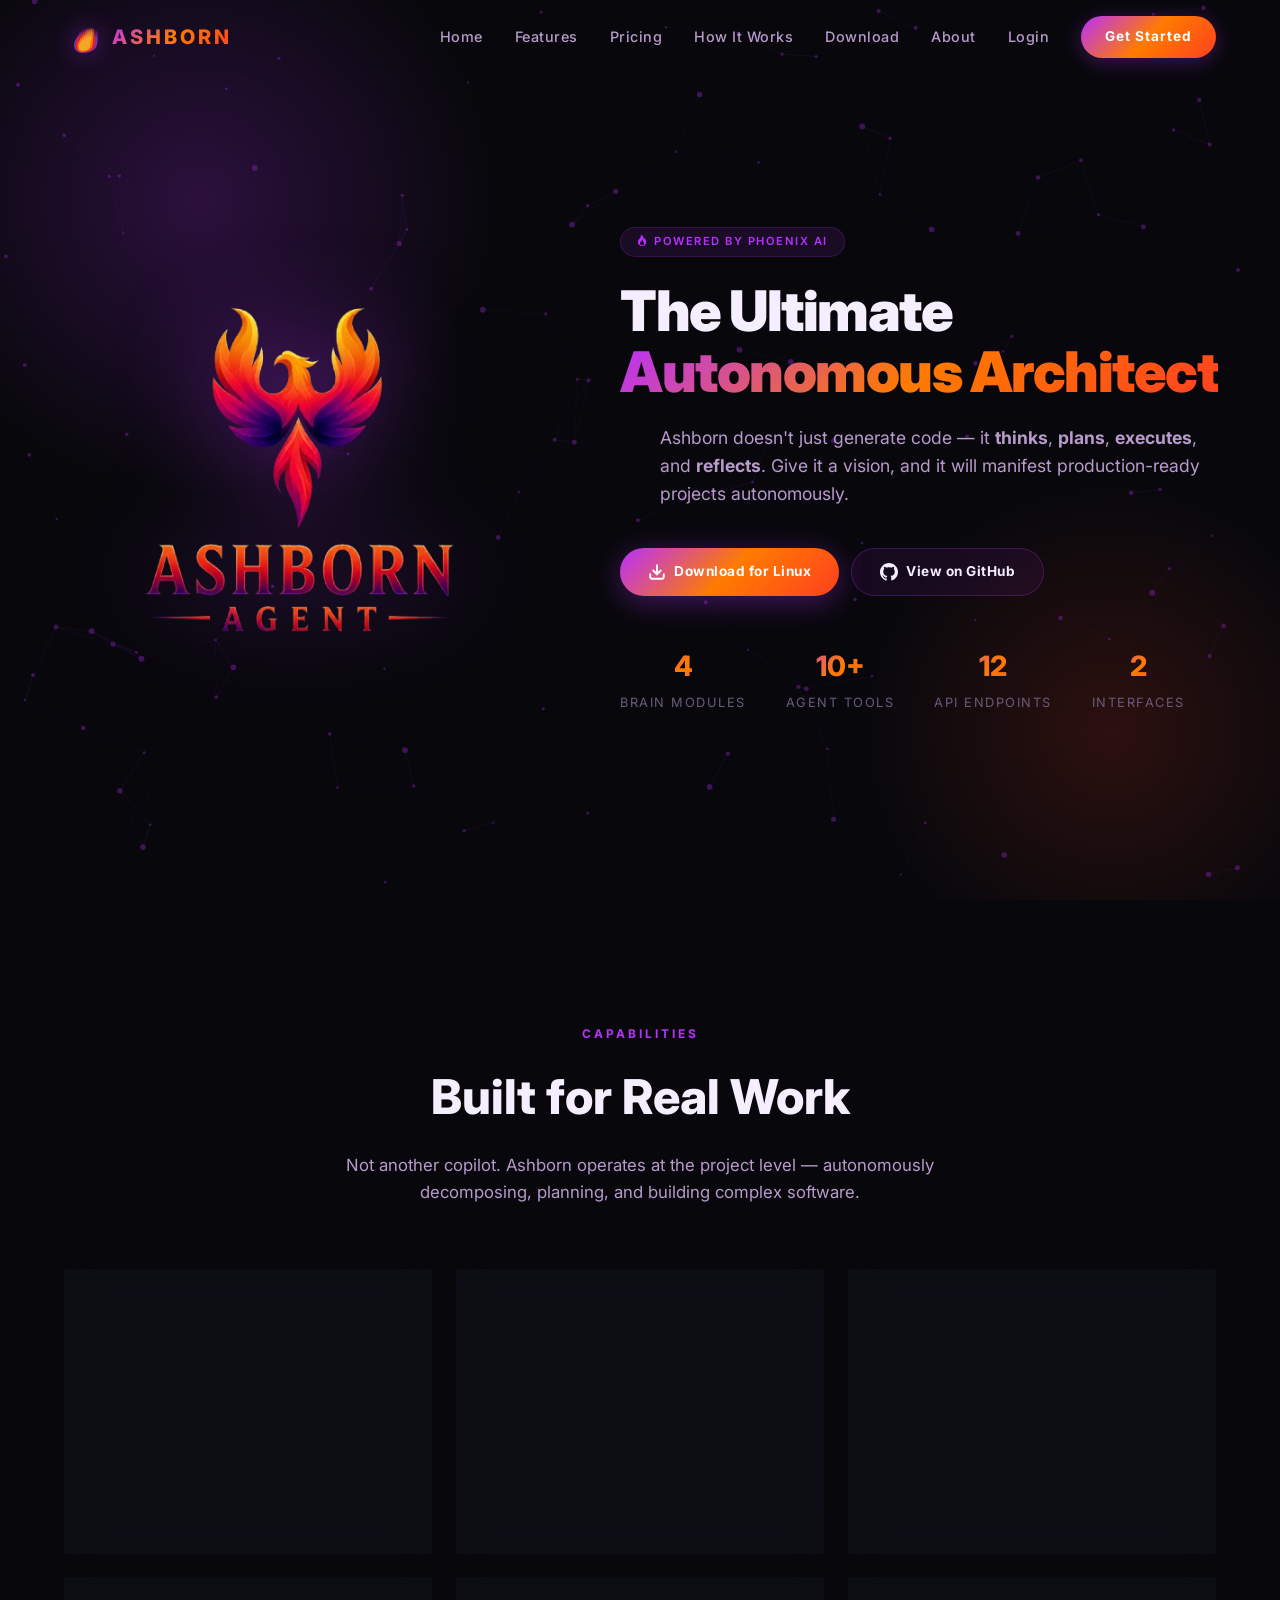
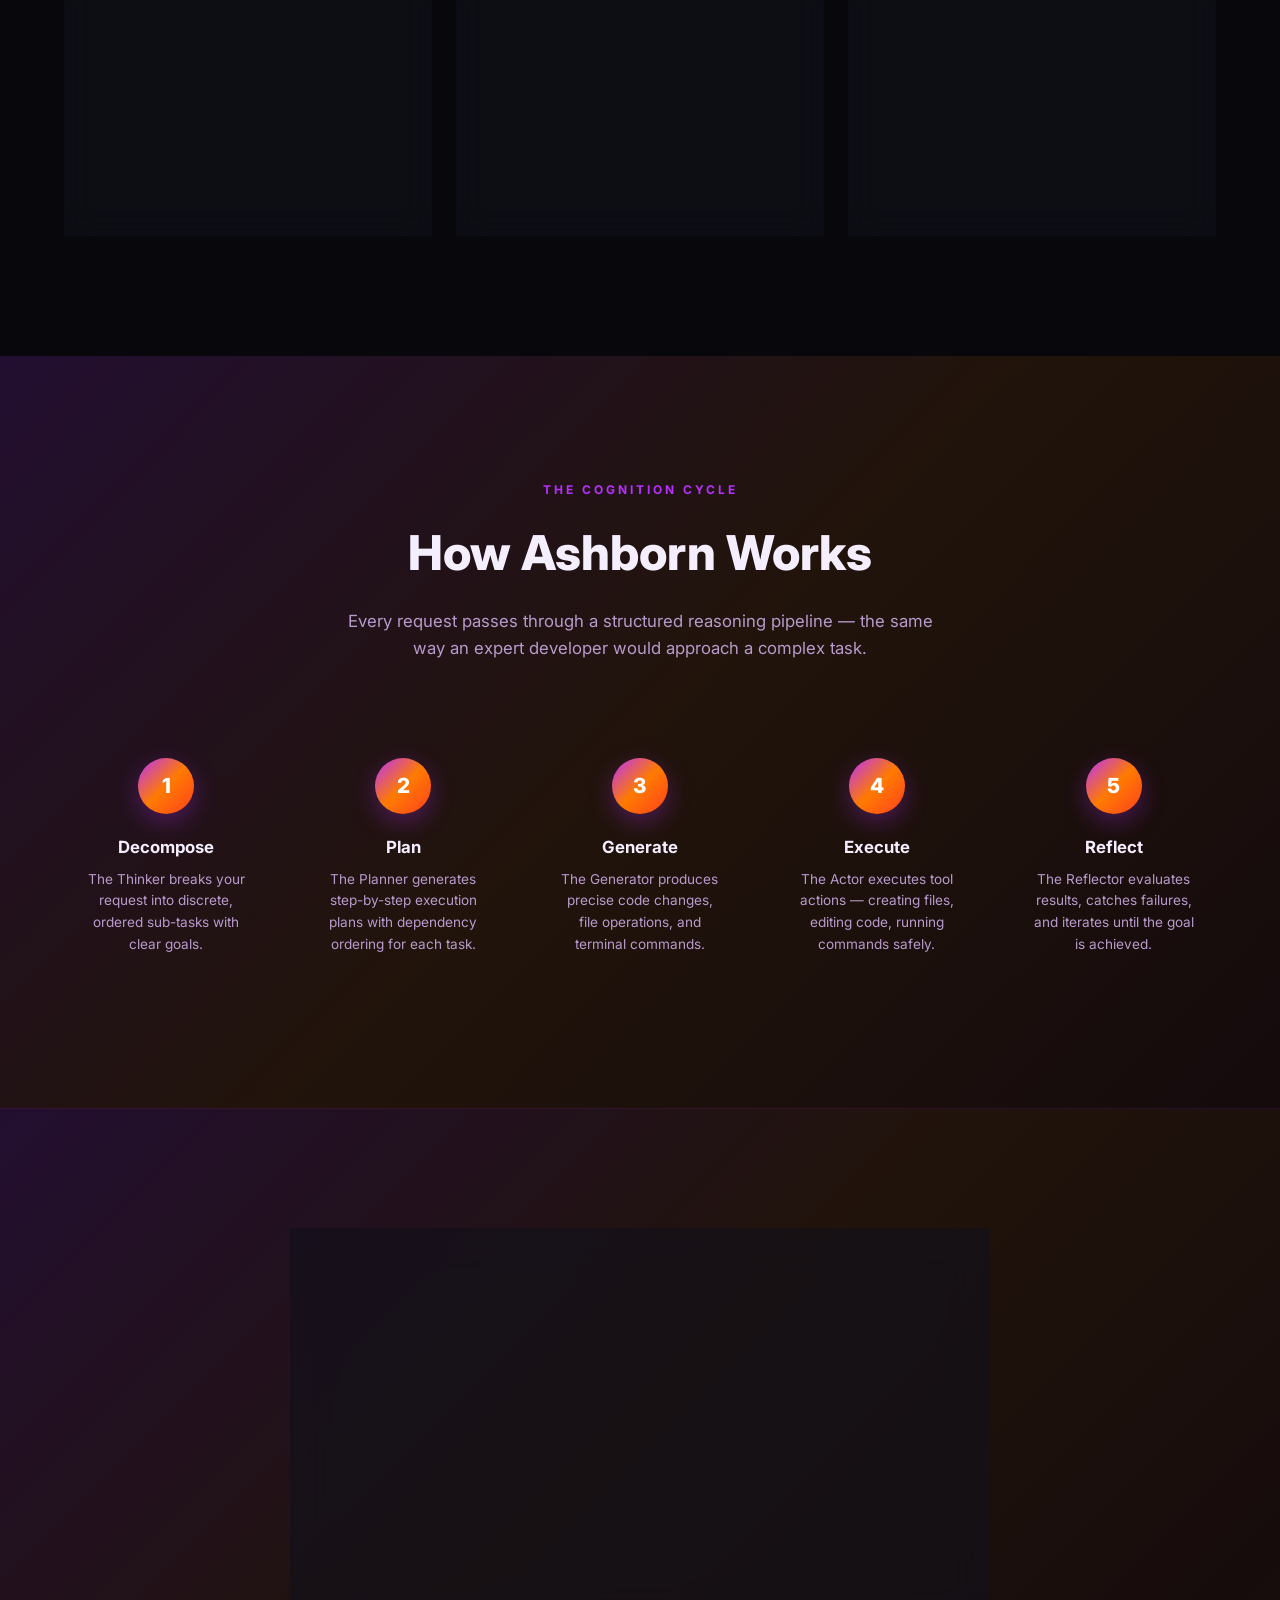
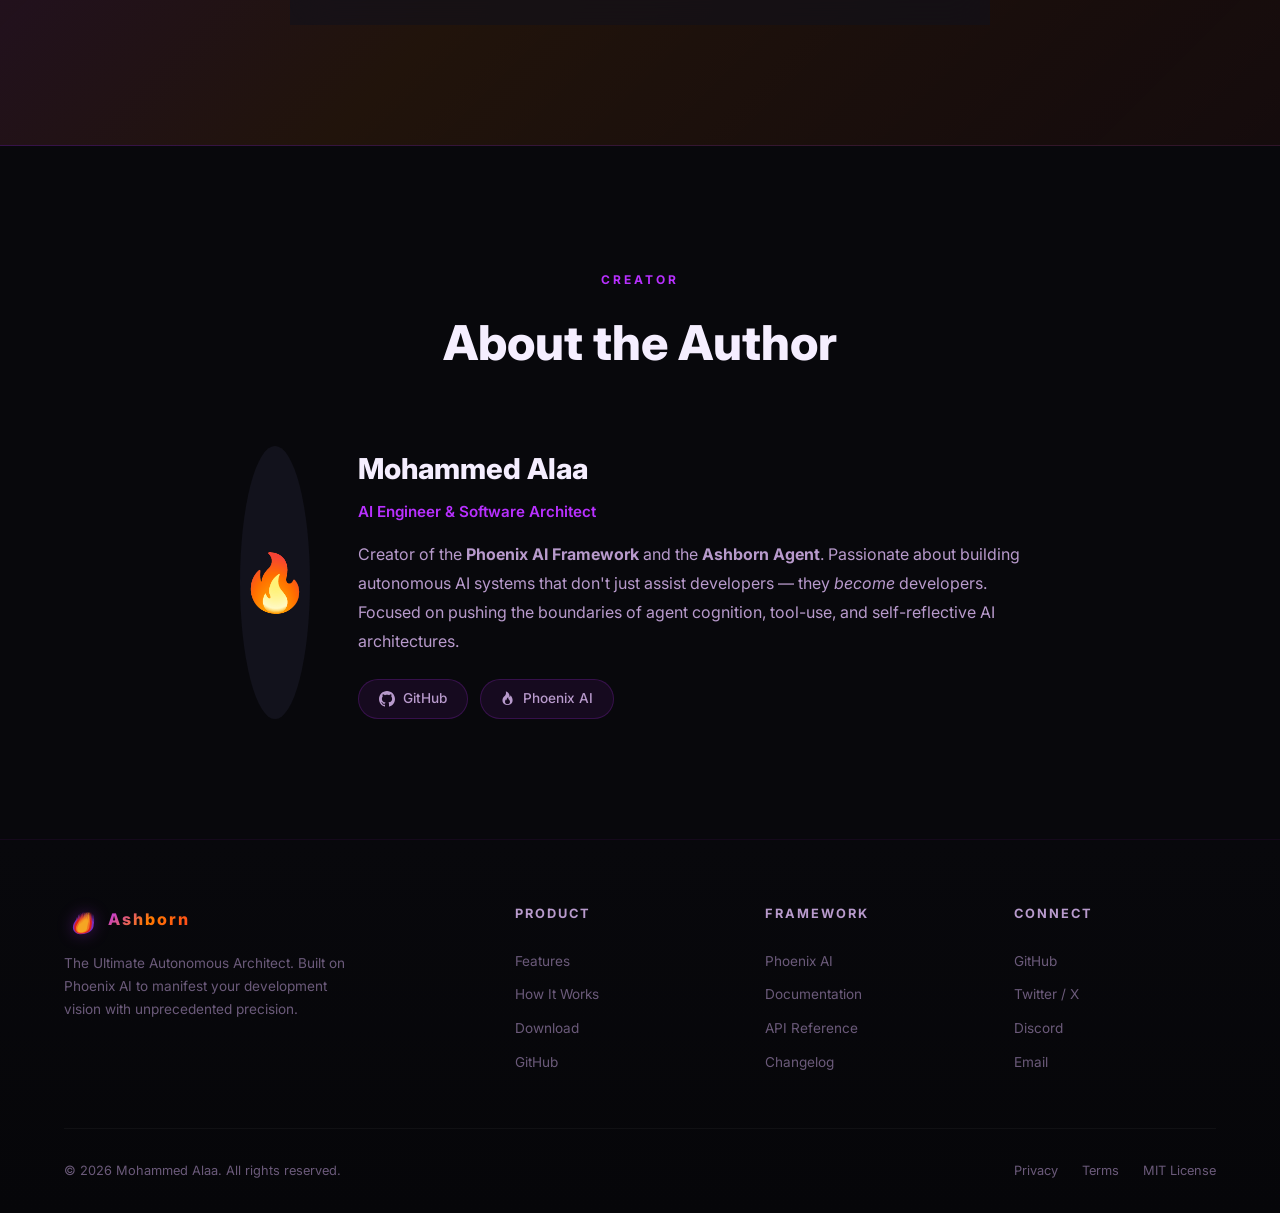
==== commit d2a17c80: "Updated email link in static/index.html" ====
--- a/static/index.html
+++ b/static/index.html
@@ -337,7 +337,7 @@
           <a href="https://github.com/blackeagle686" target="_blank">GitHub</a>
           <a href="#">Twitter / X</a>
           <a href="#">Discord</a>
-          <a href="mathematecs1@gmail.com">Email</a>
+          <a href="mailto:[EMAIL_ADDRESS]">Email</a>
         </div>
       </div>
 
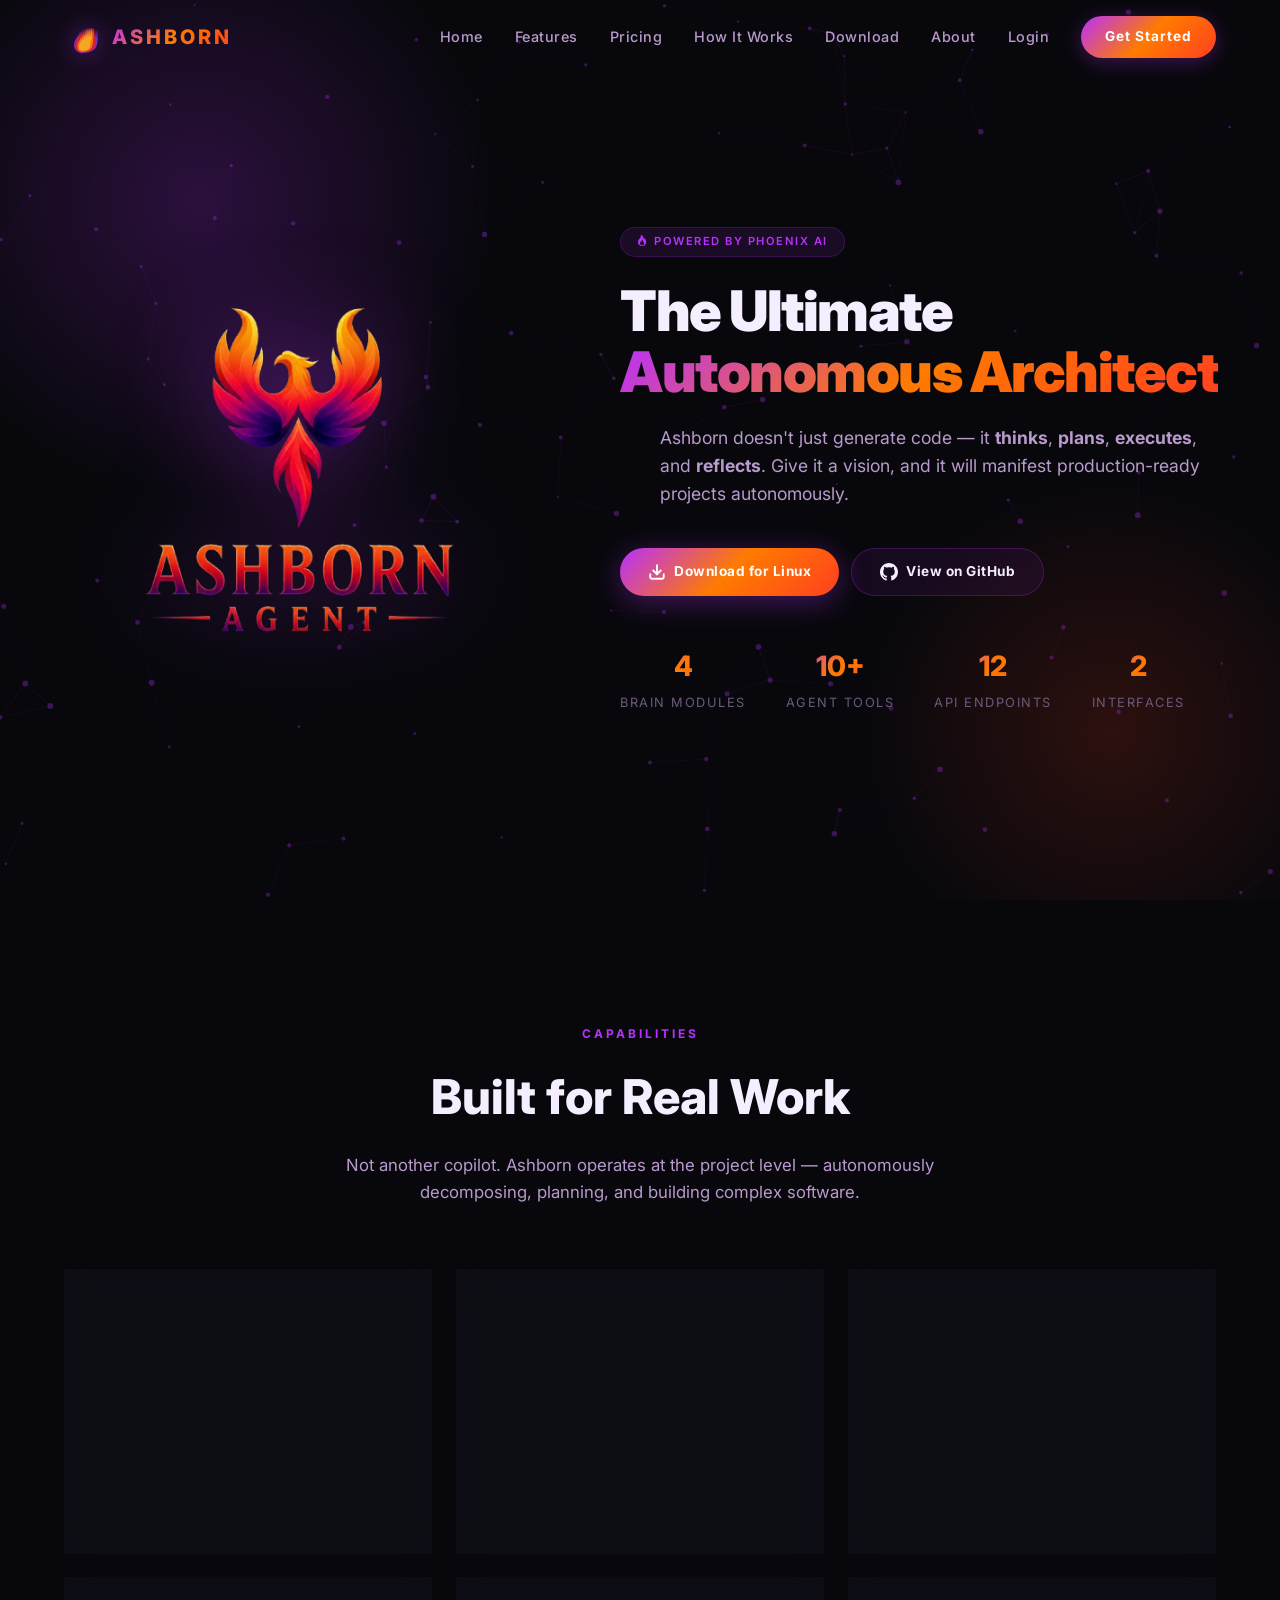
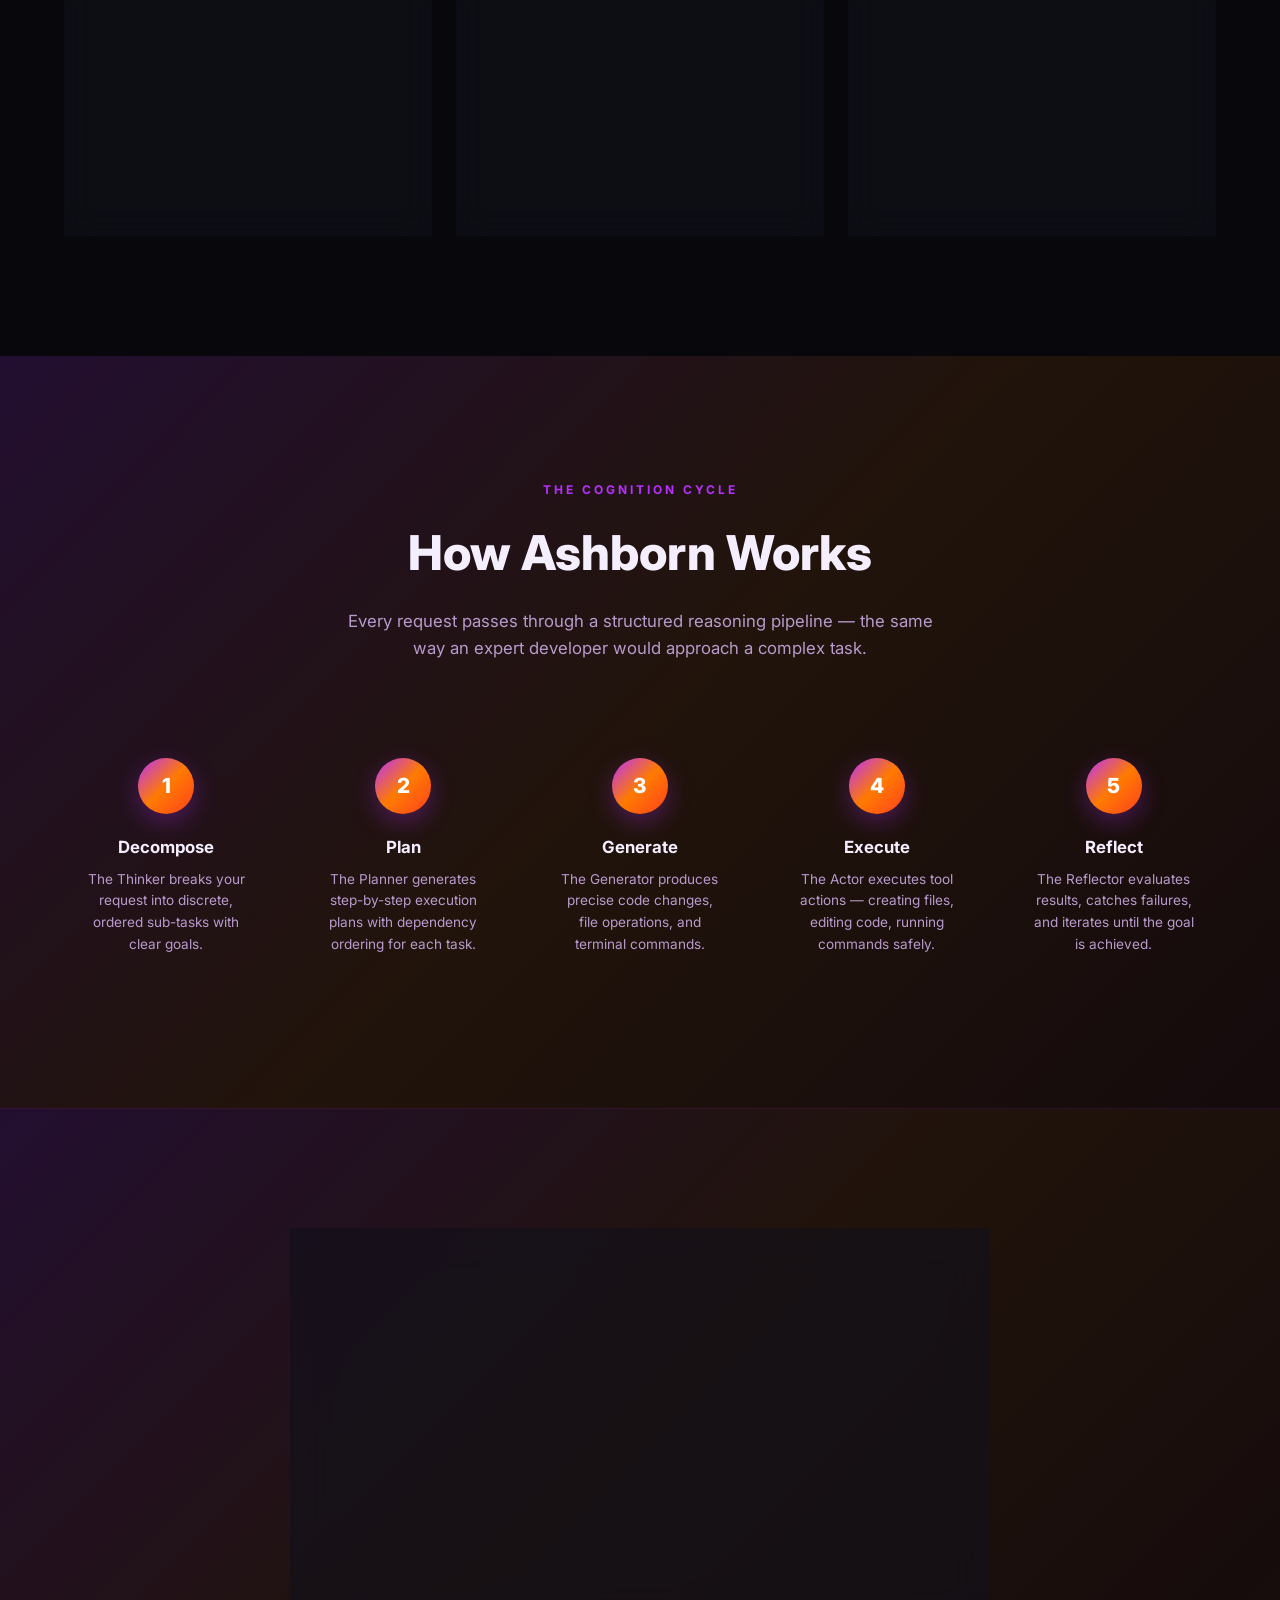
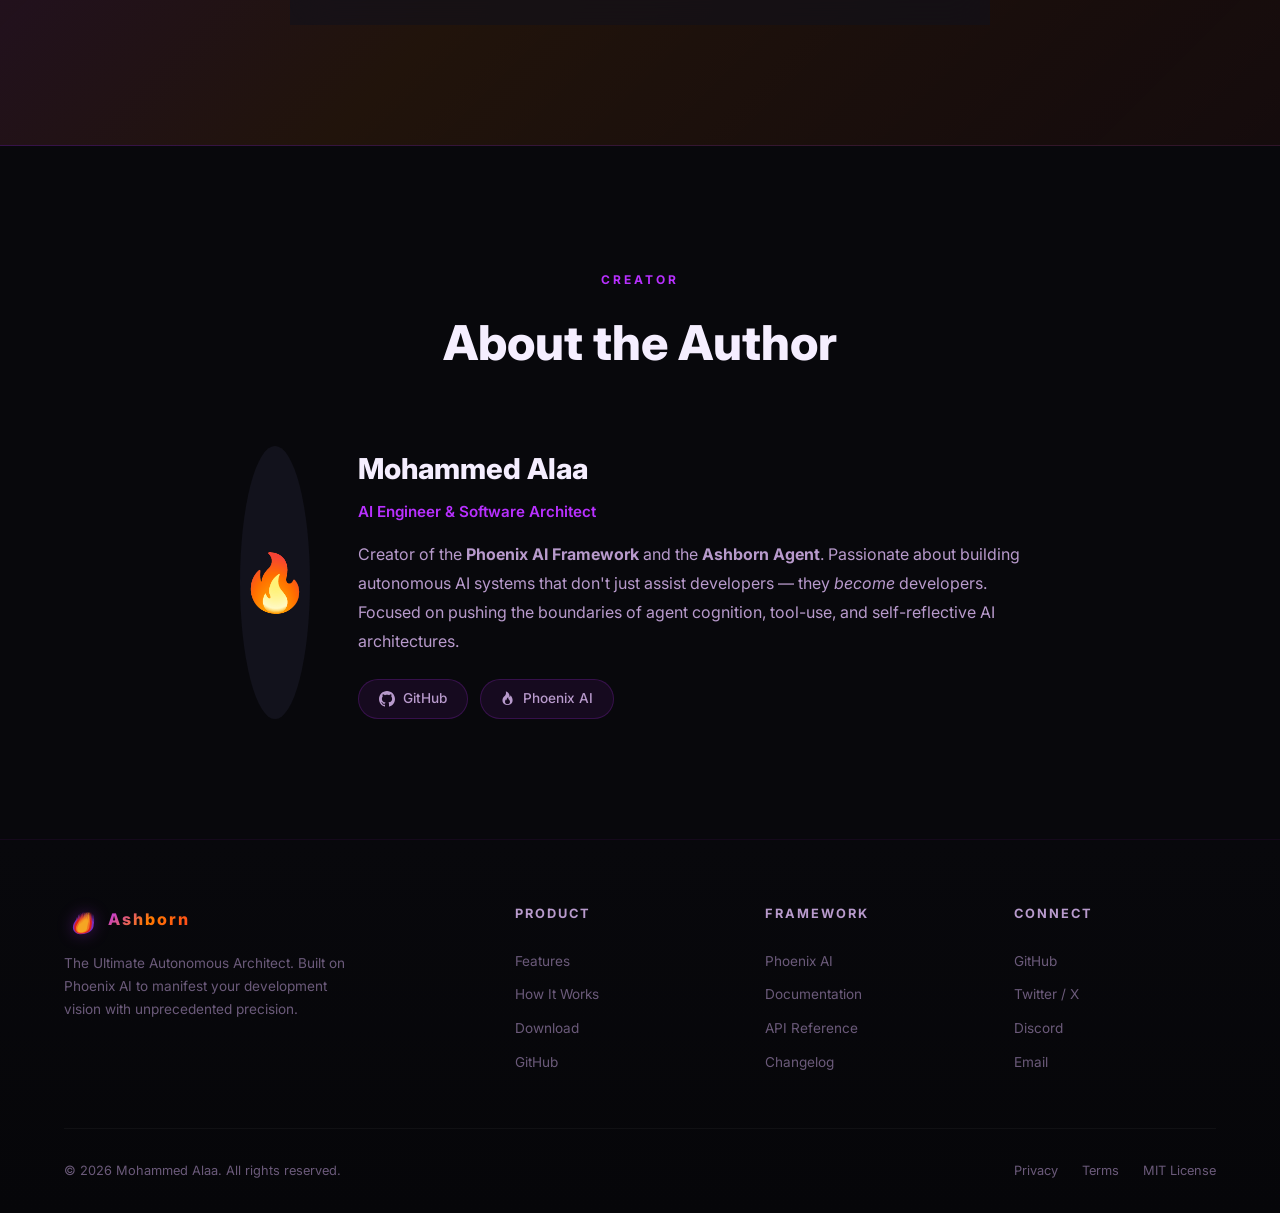
==== commit 742466aa: "Updated email address in static/index.html" ====
--- a/static/index.html
+++ b/static/index.html
@@ -337,7 +337,7 @@
           <a href="https://github.com/blackeagle686" target="_blank">GitHub</a>
           <a href="#">Twitter / X</a>
           <a href="#">Discord</a>
-          <a href="mailto:[EMAIL_ADDRESS]">Email</a>
+          <a href="mailto:mathematecs1@gmail.com">Email</a>
         </div>
       </div>
 
